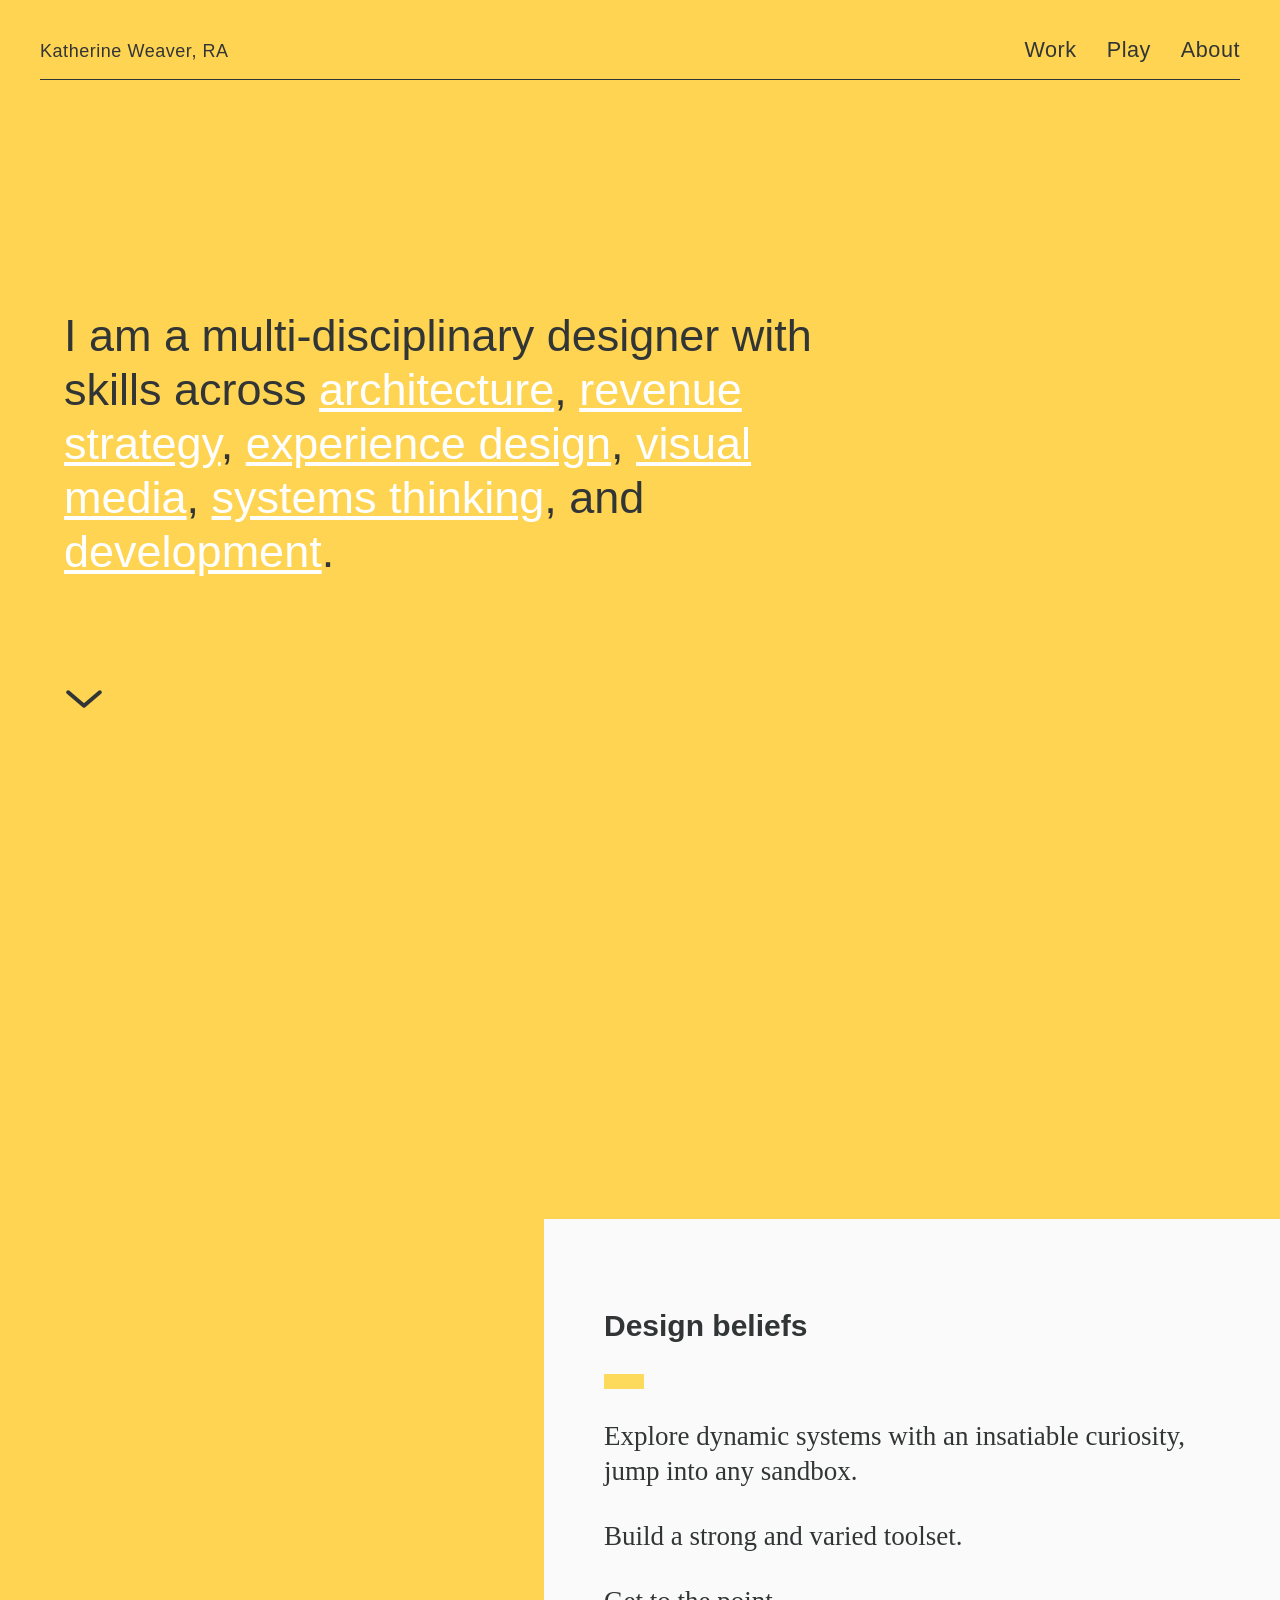
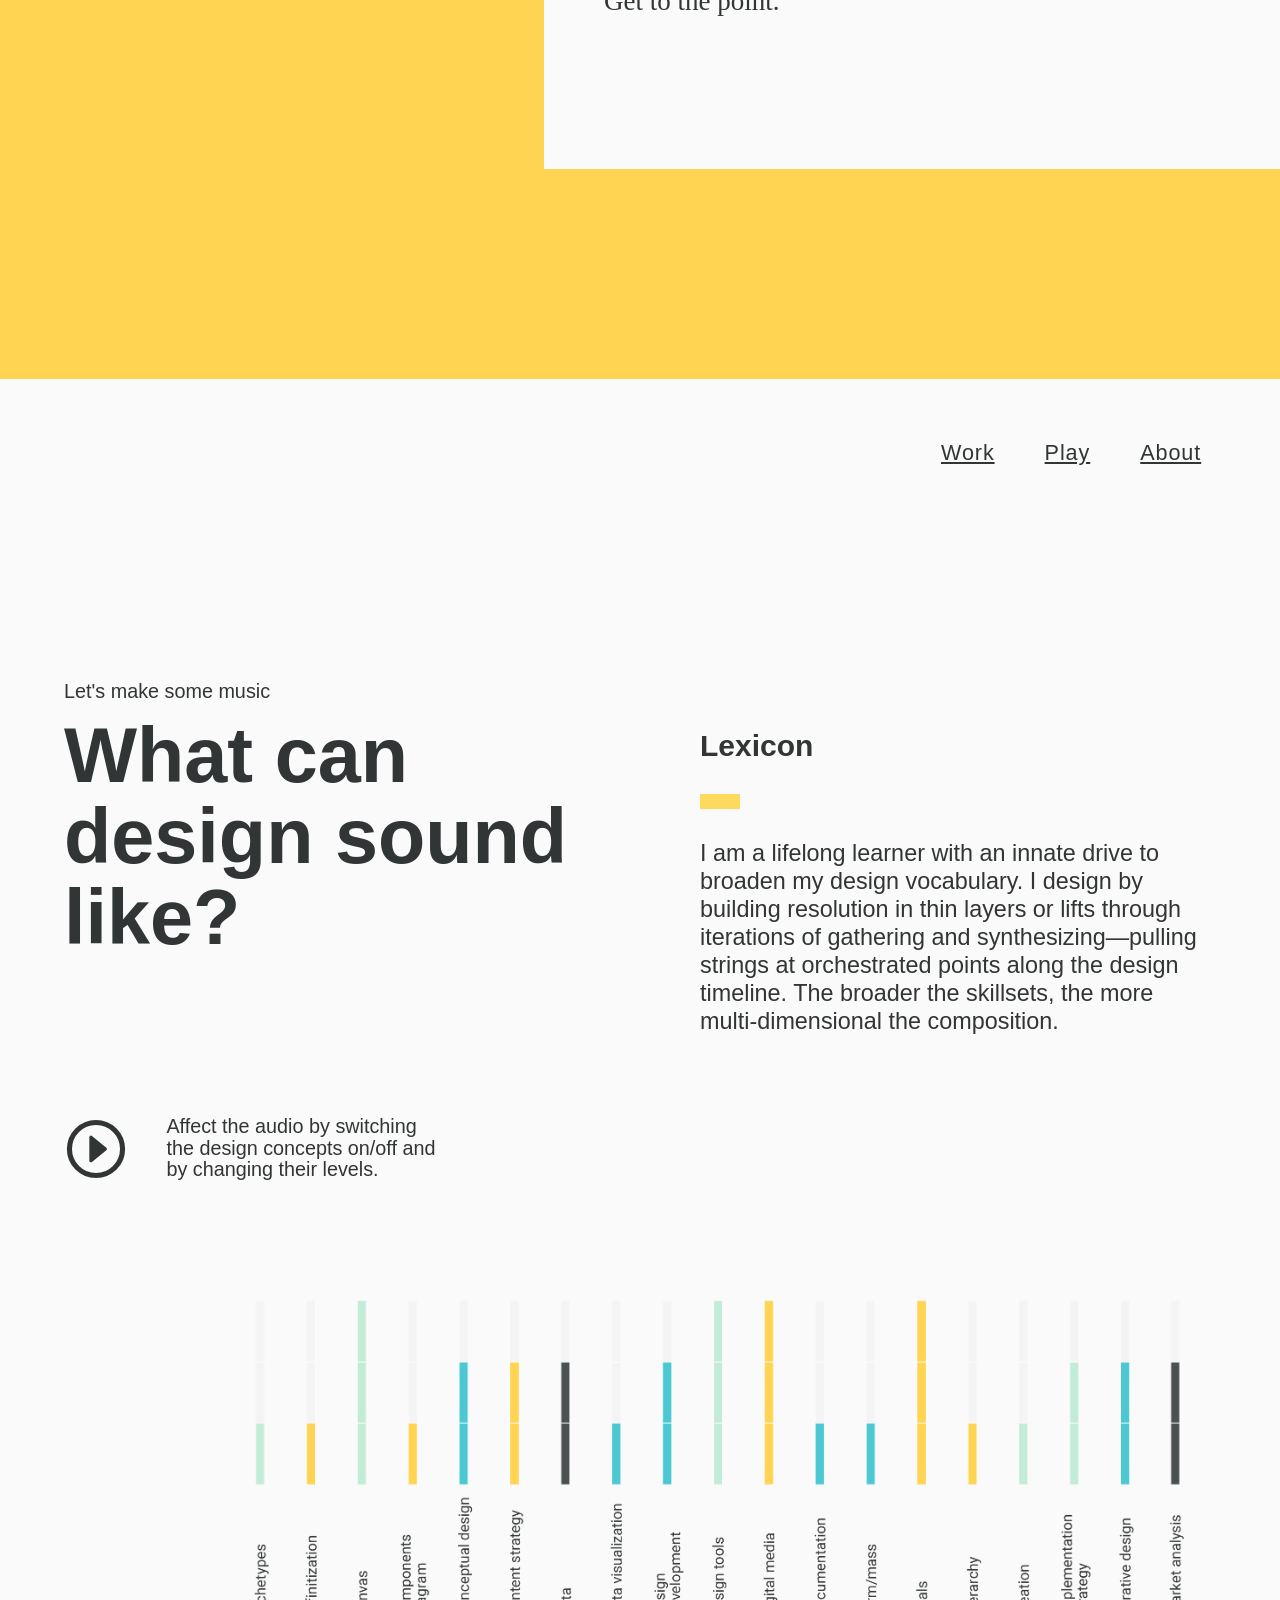
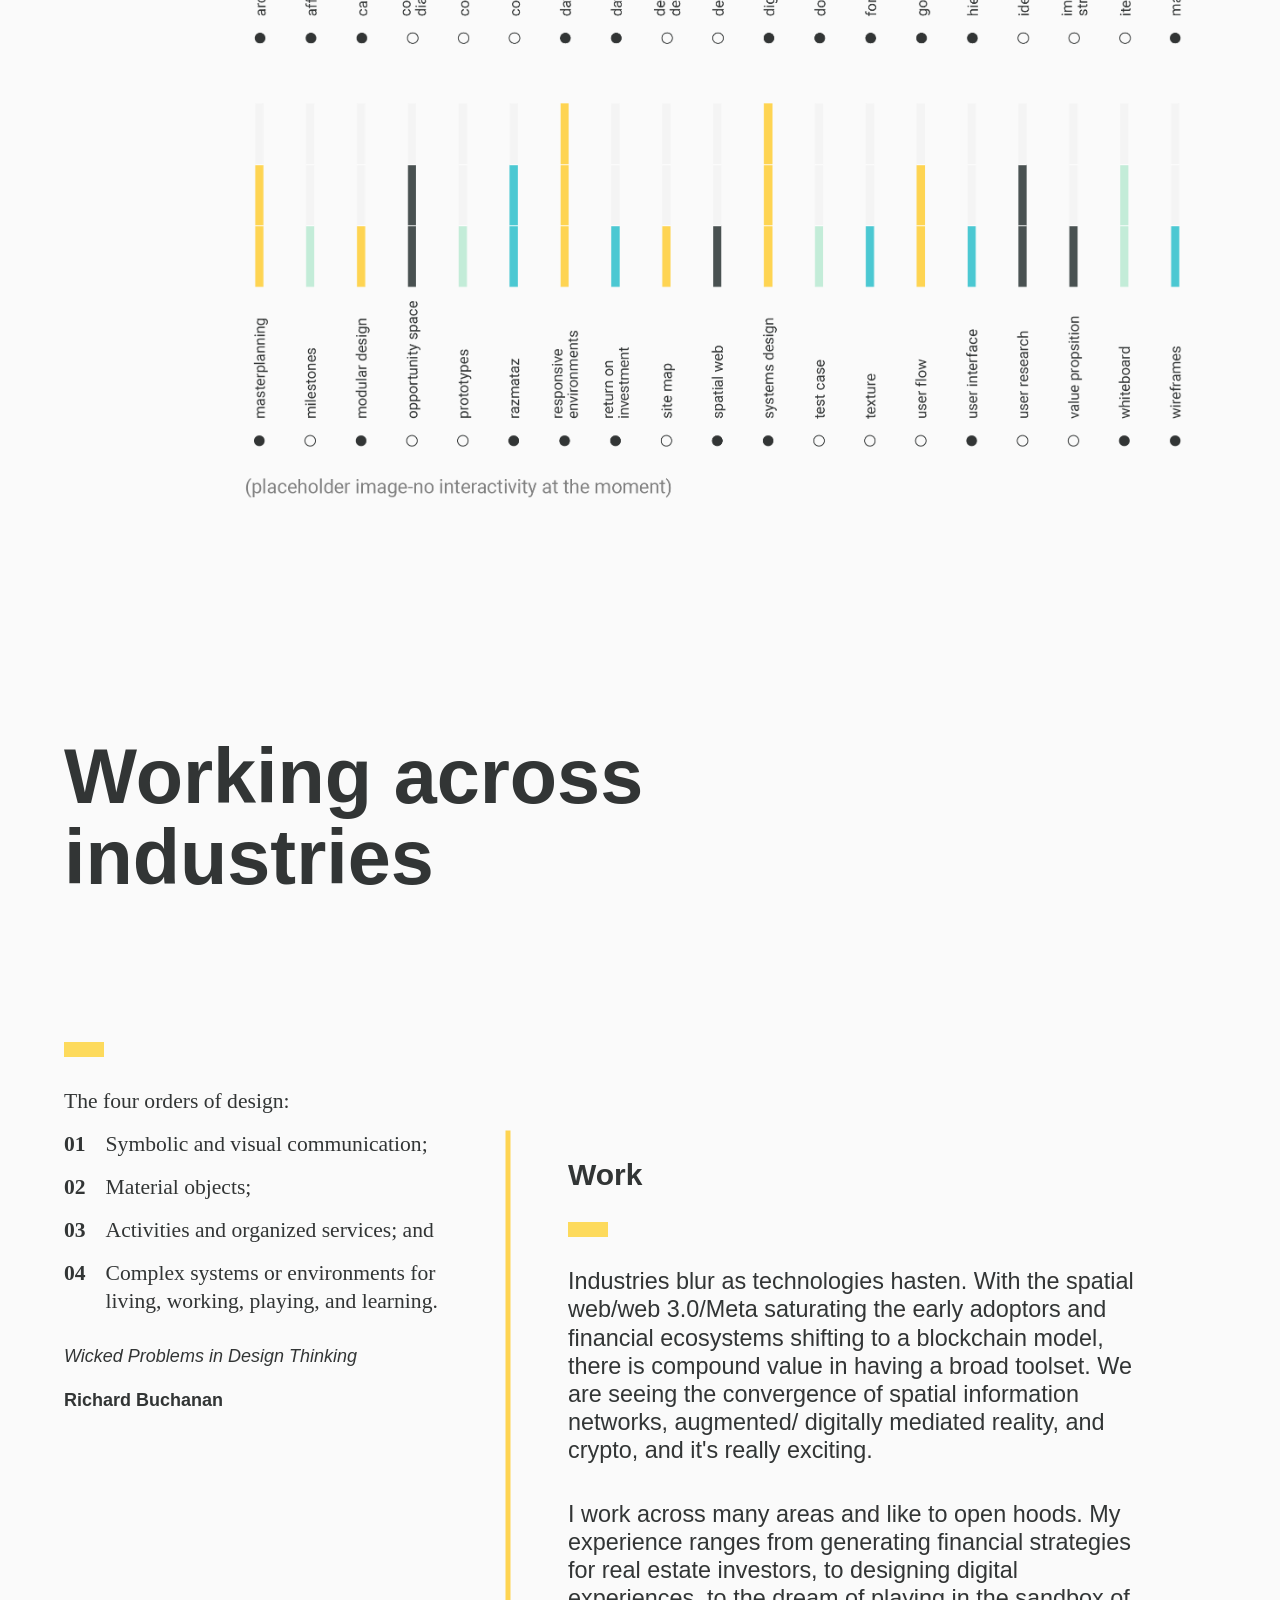
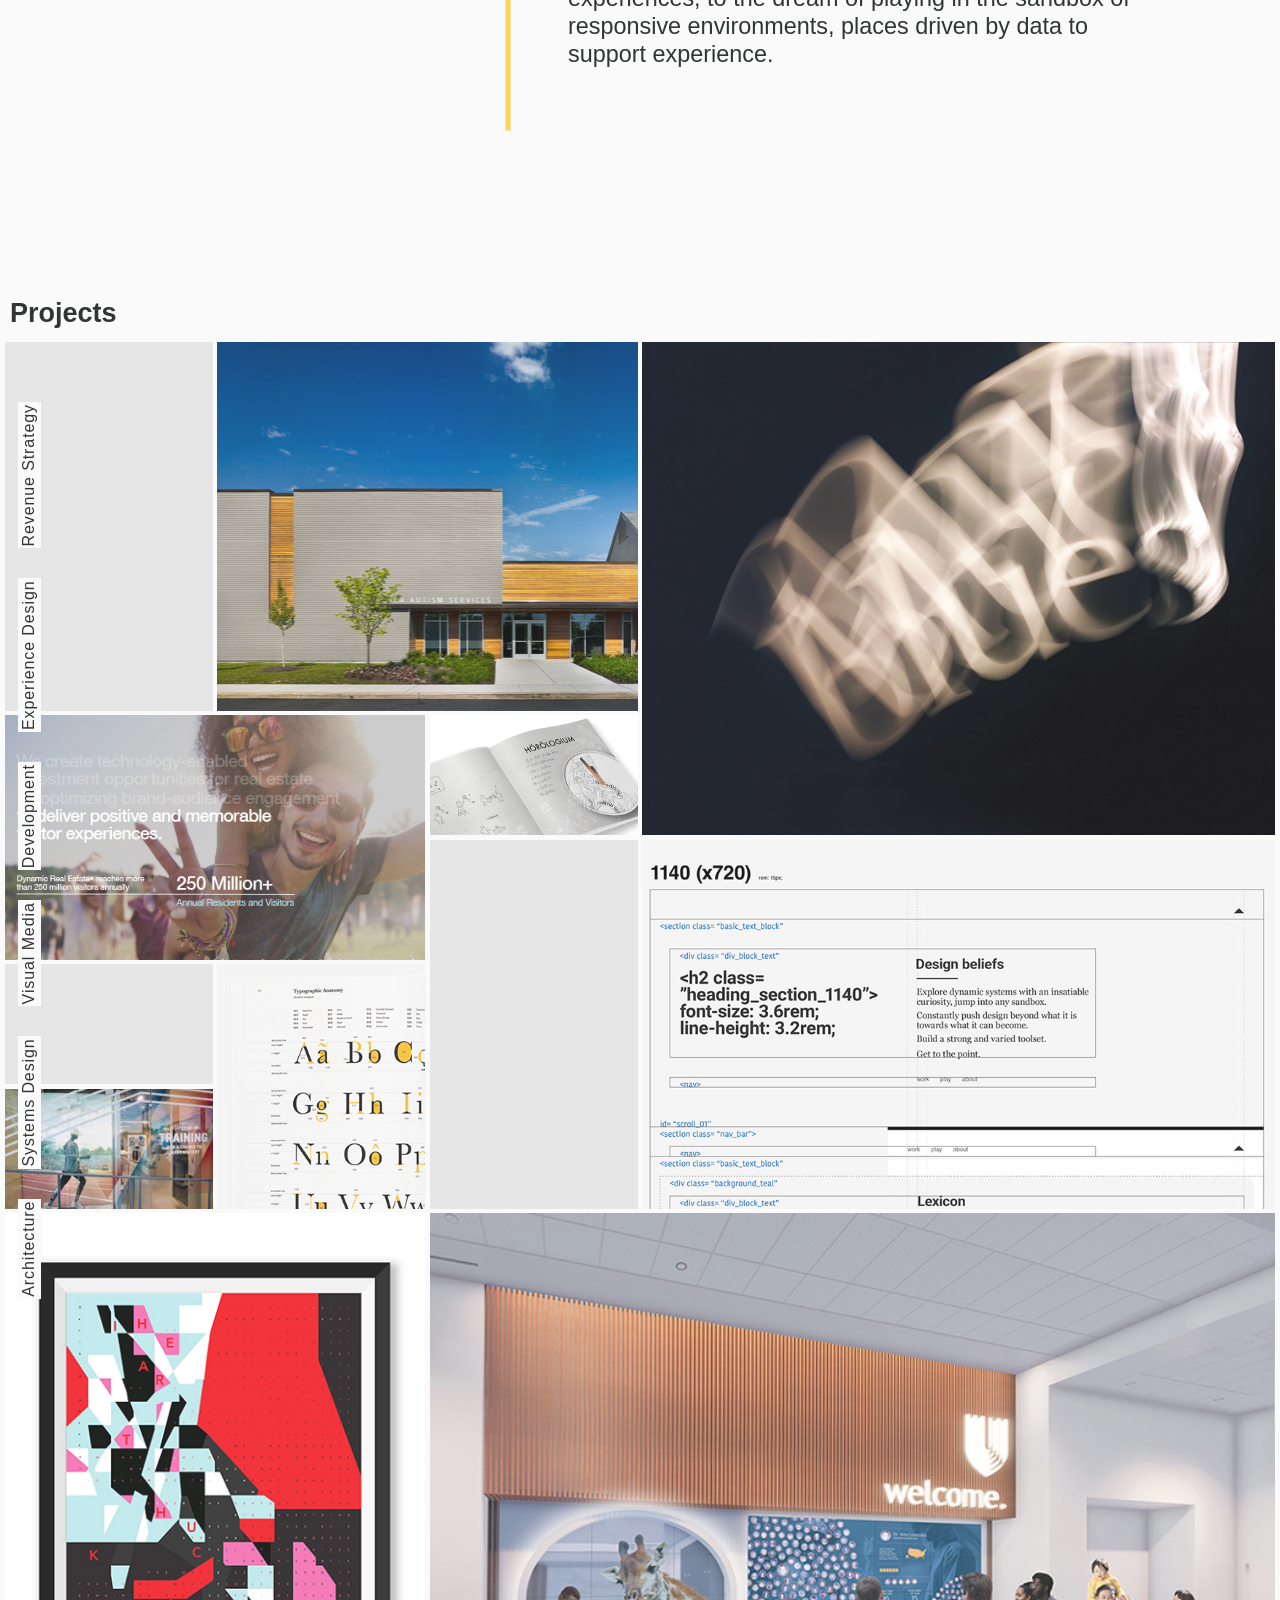
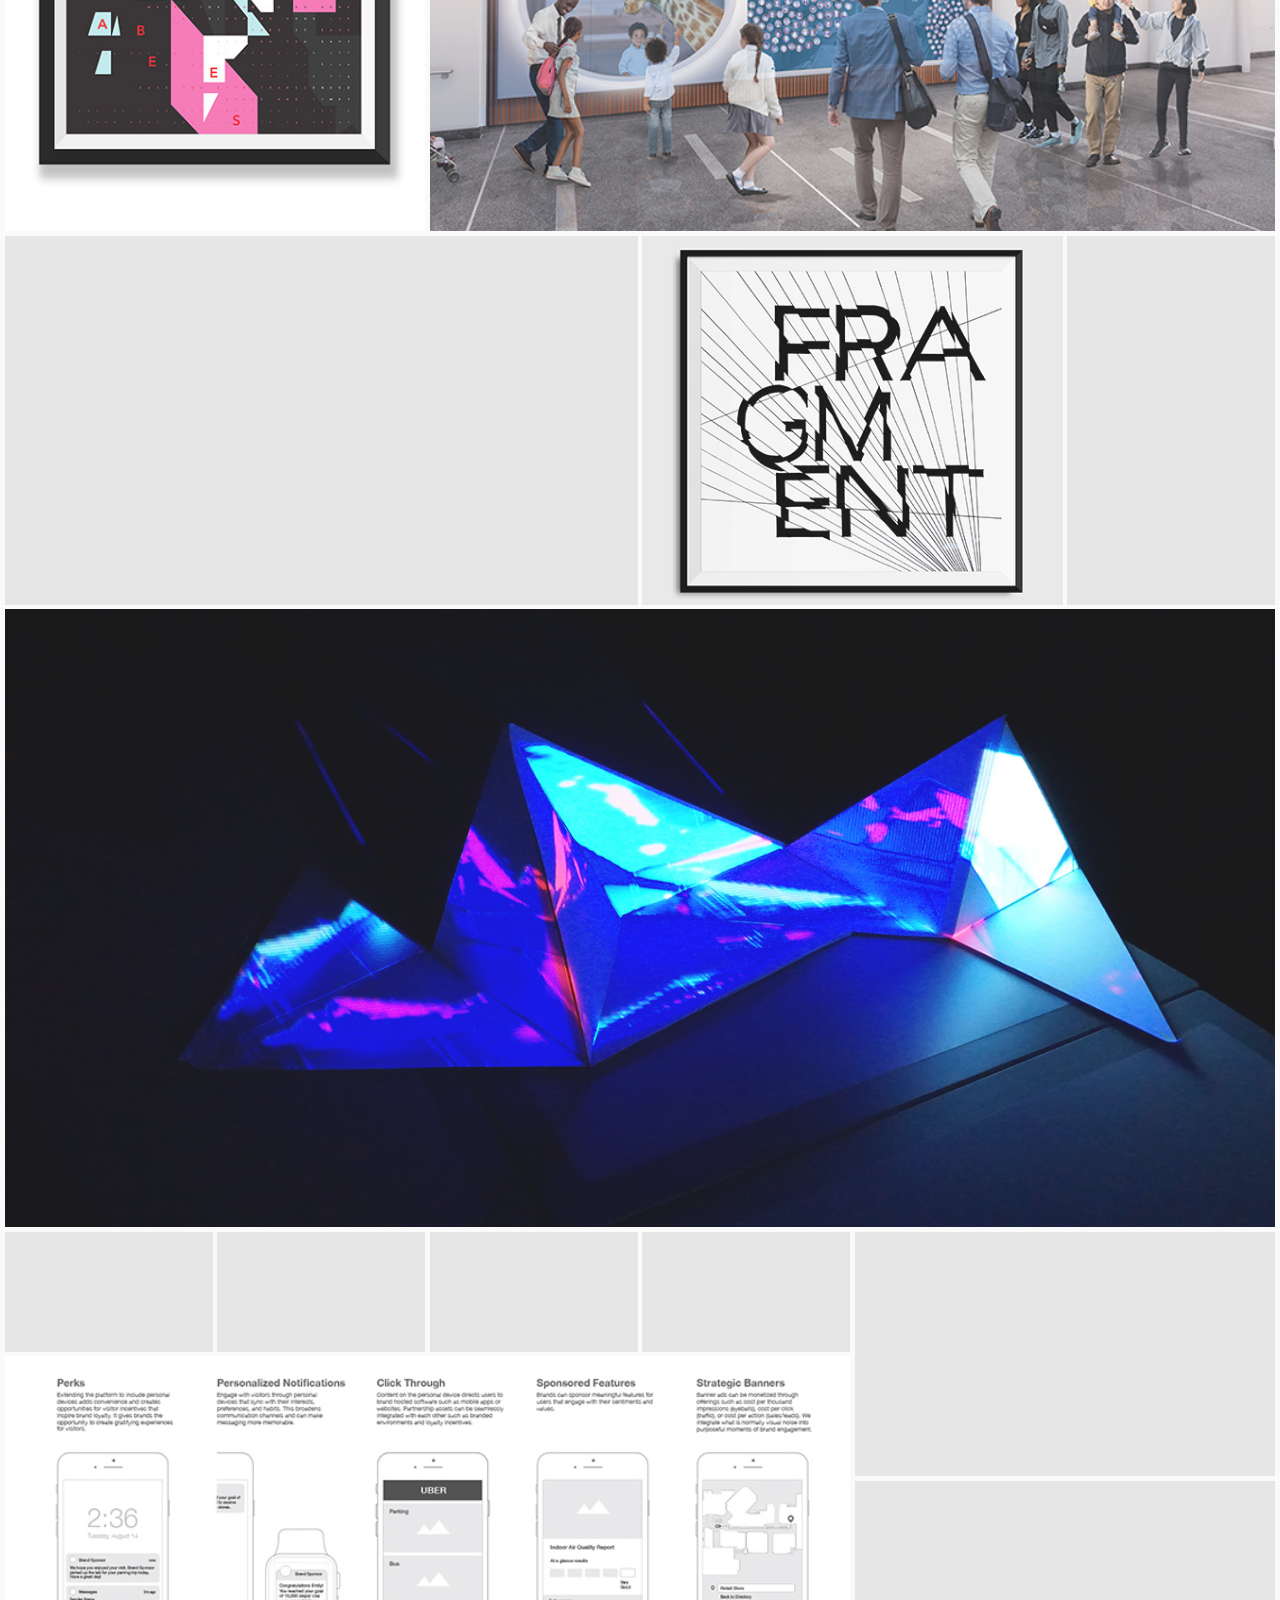
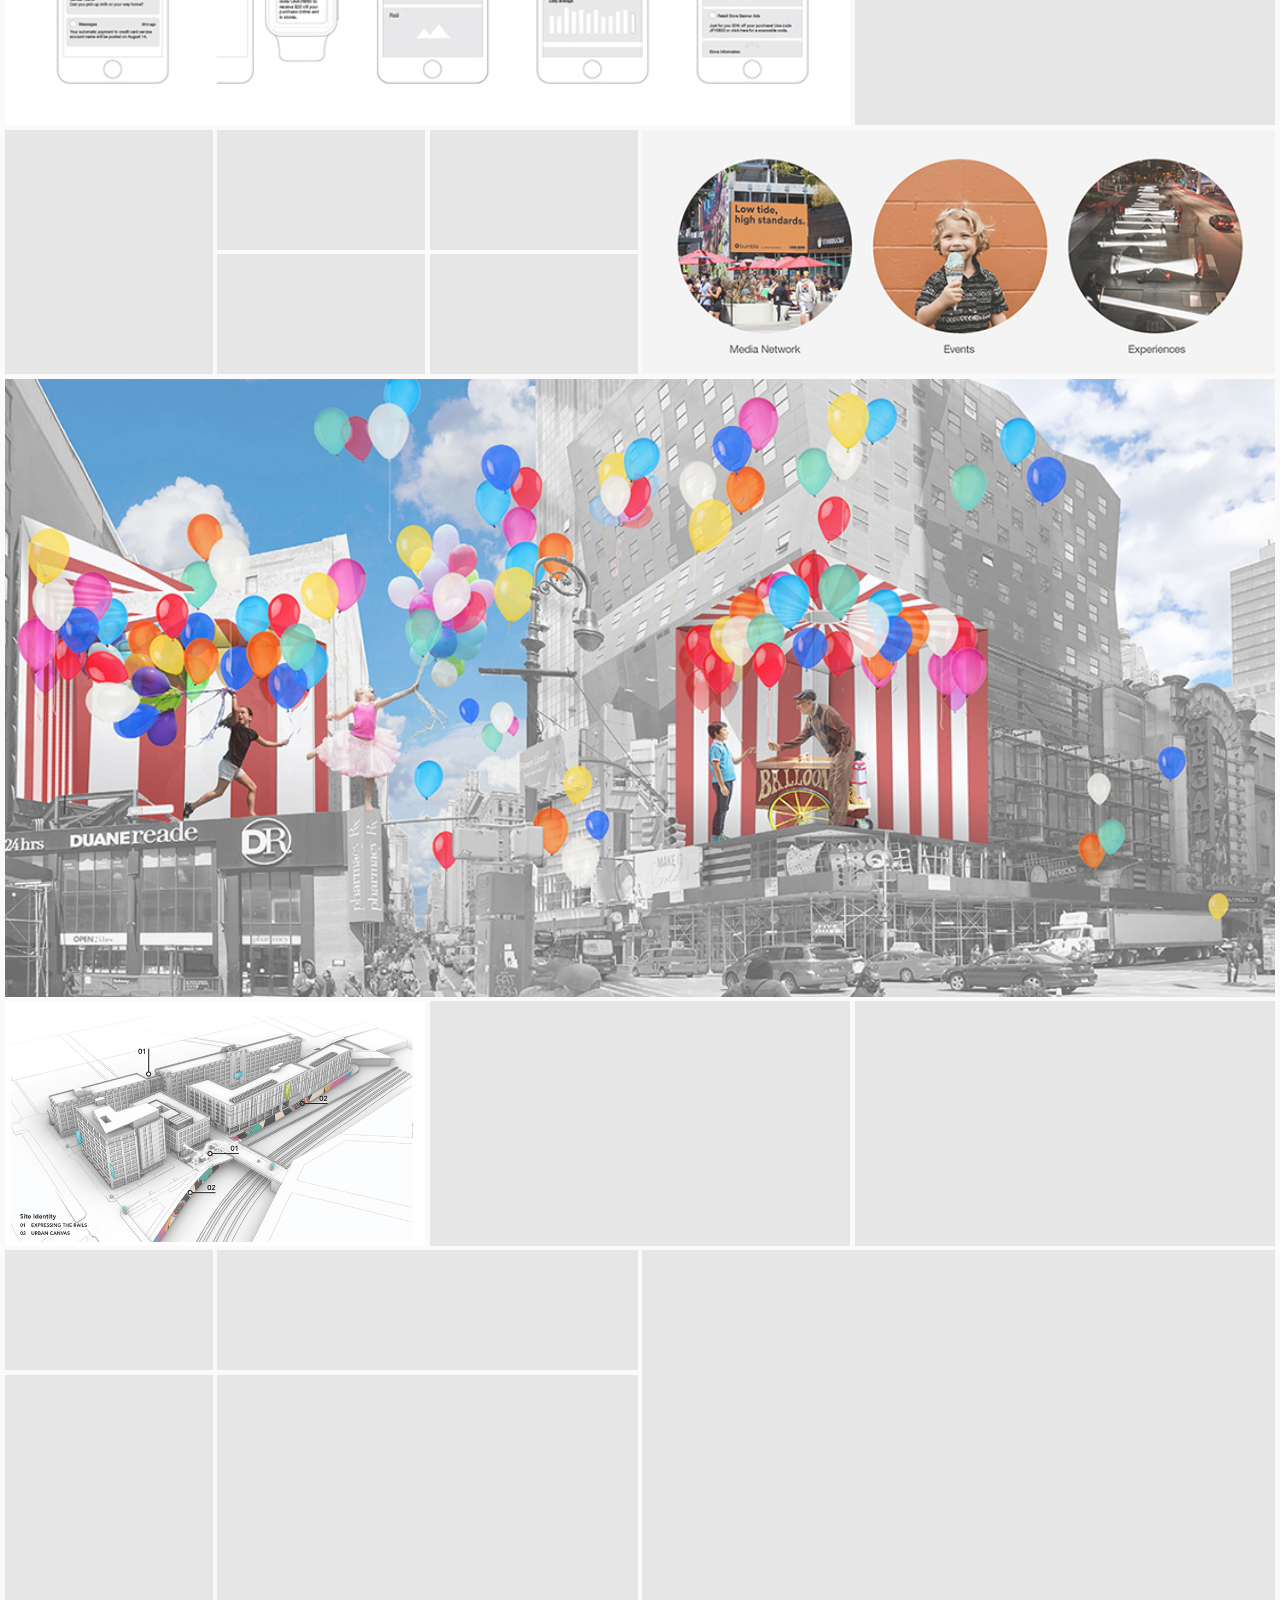
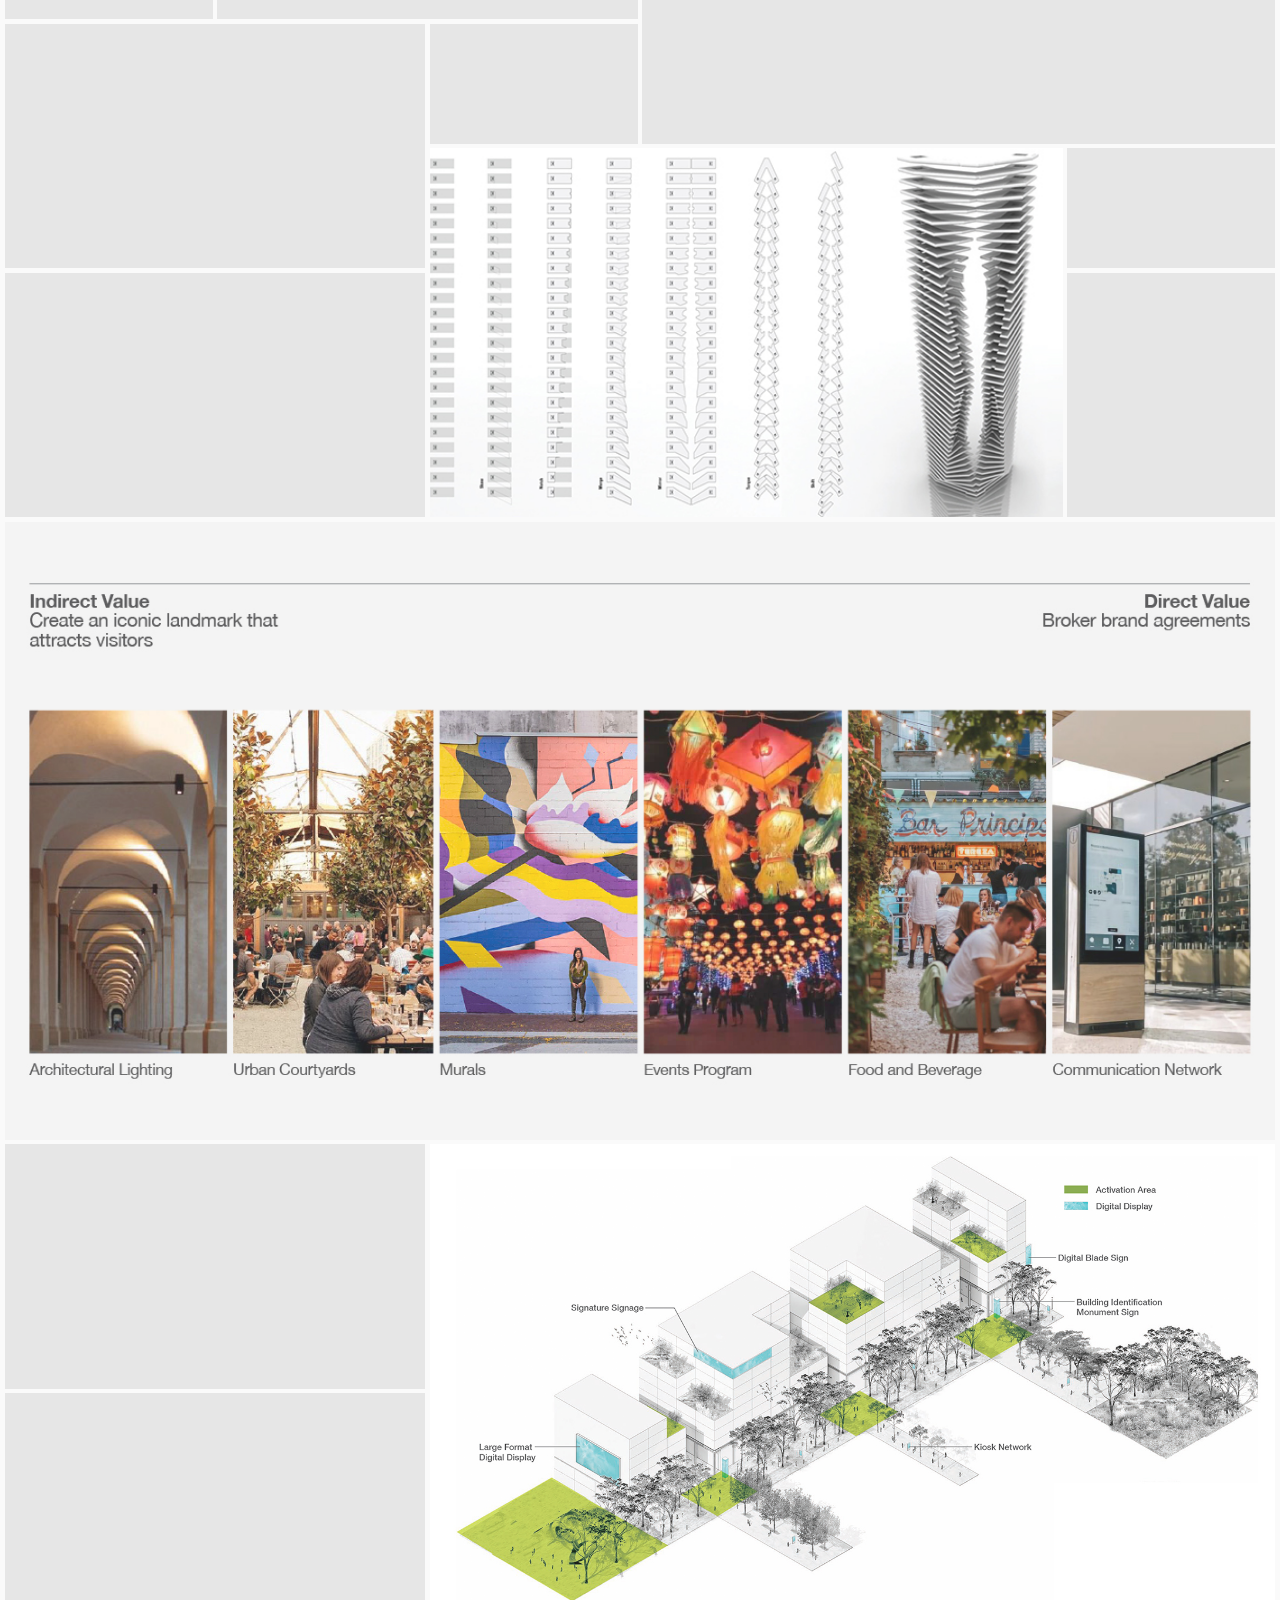
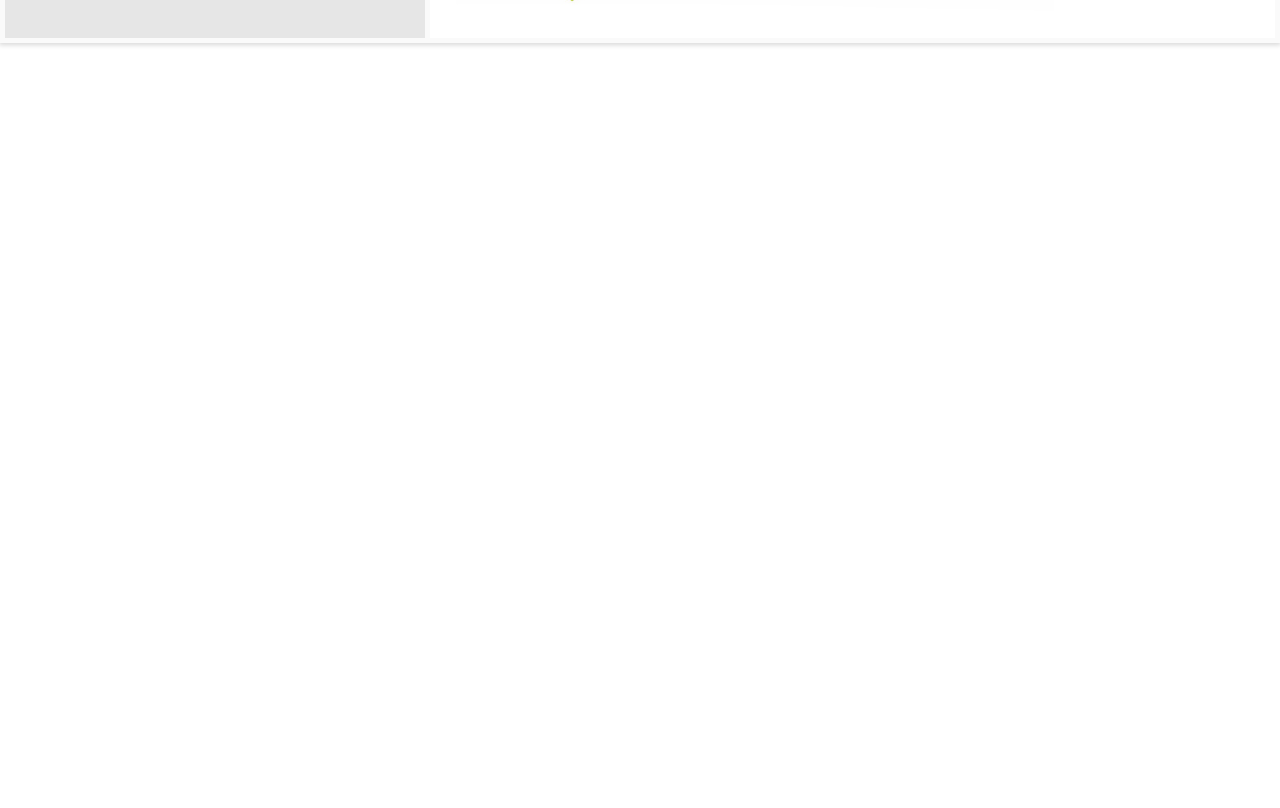
==== index.html @ 3c7f18cf "Add files via upload" ====
<!DOCTYPE html>
<html lang="en">
<head>
    <meta charset="UTF-8">
    <meta http-equiv="X-UA-Compatible" content="IE=edge">
    <meta name="viewport" content="width=device-width, initial-scale=1.0">
    <title>weavrk</title>
    <link rel="stylesheet" href="css/main.css">
</head>


<body>
<main class="no_footer">

<!-- --------this is intro and navigation   -->
<!-- --------this is the main nav bar at the top for >768   -->
<div class="nav_flex_768">
	<h1>Katherine Weaver, RA</h1>
	<div class="nav_links_desktop">
		<a href="" class="desktop_navigation">Work</a>
		<a href="" class="desktop_navigation">Play</a>
		<a href="" class="desktop_navigation">About</a>
	</div>
</div>

<div class="nav_line"></div>

<!-- --------this is the caret for >768   -->
<div class="carrot_icon_desktop" id="navTriggerDesktop">
  <div class="caret_down" id="caretDesktop"></div>
</div>

<!-- --------this is the intro blurb/ landing content with mobile caret   -->
<section class="flex_768">
		<section class="landing" id="landingPage">
			<h1 class="name_hide_over768">Katherine Weaver, RA</h1>
			<div>
				<p class="intro">I am a multi-disciplinary designer with skills across 
					<span class="industries">architecture</span>, 
					<span class="industries">revenue strategy</span>, 
					<span class="industries">experience design</span>, 
					<span class="industries">visual media</span>, 
					<span class="industries">systems thinking</span>, and 
					<span class="industries"> development</span>.
				</p>
			</div>
<!-- --------this is the caret for mobile   -->
			<header class="carrot_icon" id="scrollTrigger">
				<div class="caret_down" id="carrot"></div>
			</header>
<!-- --------this is the expanded menu for mobile   -->      
			<nav class="nav_links">
        <a href="work.html" class="contactmobile">Home</a>
        <div class="flex_mobile">
            <a href="work.html" class="navigation_mobilemenu">Work</a>
            <a href="play.html" class="navigation_mobilemenu">Play</a>
            <a href="about.html" class="navigation_mobilemenu">About</a>
        </div>
        <div class="contact_info">
              <div class="contact">
                <p class="contact_bold">Get in touch</p>
                <p>weavrk@gmail.com</p>
              </div>
              <div class="contact">
                <p class="contact_bold">Connect</p>
                <p class="contact_link">LinkedIn</p>
              </div>
        </div>
			</nav>
		</section>

		<div class="yellow_filler"></div>

<!-- --------this is the "hello world" mask   -->
		<section class="standard_section">
			<div class="show_768"></div>
			<div class="mask_faceonscroll" id="maskTrigger"></div>

<!-- --------this is the "hello world" text  -->
			<div class="freeze" id="faceTrigger">
				<div class="face_margin"></div>				
				<div class="face">hello world</div>
			</div>

<!-- --------this is design beliefs  -->			
			<div class="background_white shell_designbeliefs">
				<h2 class="leadin_heading">Design beliefs</h2>
				<div class="section_heading_line"></div>
				<div>
					<p class="leadin_copy rag_control">Explore dynamic systems with an insatiable curiosity, jump into any sandbox.</p>
					<p class="leadin_copy">Build a strong and varied toolset.</p>
					<p class="leadin_copy">Get to the point.</p>	
				</div>
			</div>
		</section>
</section>	

<!-- --------this is the vertical-left nav bar >768   -->
<div class="vert_navbar_shell" id="vertNavShell">
  <div class= "vertical_navbar" id="navbarTrigger">
    <div class="vertical_nav_links" id="desktopPin">
      <a href="" class="vert_nav_link">Work</a>
      <a href="" class="vert_nav_link">Play</a>
      <a href="" class="vert_nav_link">About</a>
    </div>
  </div>
</div>

<!-- --------this is the lexicon section   -->
<section class="colorblock_section lexicon" id="navTriggerPart">
	<div class="background_colorblock"></div>
  <div class="lexicon_flex">
      <div>
        <p class="lexicon_introcaption">Let's make some music</p>
        <h3 class="content_heading">What can design  sound like? </h3>
      </div>
      <div class="lexicon_shell">
        <h2 class="leadin_heading">Lexicon</h2>
        <div class="section_heading_line"></div>
        <p class="colorblock_copy">I am a lifelong learner with an innate drive to broaden my design vocabulary. I design by building resolution in thin layers or lifts through iterations of gathering and synthesizing&#8212;pulling strings at orchestrated points along the design timeline. The broader the skillsets, the more multi-dimensional the composition.</p>
      </div>
  </div>
  <div>
		<div class="lexicon_play" id="lexiconPlayButton">
			<div class="play_button" id="playButton"></div>
			<p class="caption_copy">Affect the audio by switching the design concepts on/off and by changing their levels.</p>
		</div>
    <div class="legend"></div>
  </div>
  <div class="lexicon_drummachine">
    <div class="lexicon_placeholder_interaction"></div>
  </div>
</section>
<h2 class="content_heading across_industries">Working across industries</h2>
<!-- Large section div-- four orders to footer -->
<section class="part2_flex_768">
<!-- --------this is the four orders section   -->
<section class="four_orders_section">
	<div class="orders_indent">
		<div class="section_heading_line"></div>
		<div class="font-size_orders">
			<p class="four_orders_leadin">The four orders of design:</p>
			<div class="order">
				<p class="four_orders_copy bold_numbers">01</p>
				<p class="four_orders_copy">Symbolic and visual communication;</p>
			</div>
			<div class="order">
				<p class="four_orders_copy  bold_numbers">02</p>
				<p class="four_orders_copy">Material objects;</p>
			</div>
			<div class="order">
				<p class="four_orders_copy bold_numbers">03</p>
				<p class="four_orders_copy">Activities and organized services; and</p>
			</div>
			<div class="order">
				<p class="four_orders_copy   bold_numbers">04</p>
				<p class="four_orders_copy">Complex systems or environments for living, working, playing, and learning.</p>
			</div>
			<div>
				<p class="caption italic">Wicked Problems in Design Thinking</p>
				<p class="caption bold">Richard Buchanan</p>
			</div>
		</div>
	</div>
</section>


<!-- --------this is the work section   -->
<section class="work_section">
  <div class="vertical_line"></div>
	<div class="overflowy_visible">
    <div class="work_colorblock"></div>
		<h2 class="leadin_heading">Work</h2>
		<div class="section_heading_line"></div>
		<div class="work_copy">
			<p class="colorblock_copy work">Industries blur as technologies hasten. With the spatial web/web 3.0/Meta saturating the early adoptors and financial ecosystems shifting to a blockchain model, there is compound value in having a broad toolset. We are seeing the convergence of spatial information networks, augmented/ digitally mediated reality, and crypto, and it's really exciting. 
			</p>
			<p class="colorblock_copy work">I work across many areas and like to open hoods. My experience ranges from generating financial strategies for real estate investors, to designing digital experiences, to the dream of playing in the sandbox of responsive environments, places driven by data to support experience.
			</p>
		</div>
	</div>
</section>
</section>


<section class="project_gallery">
  <!--------- mobile_expanding cards ----------->
	<div class="expanding_cards">
		<!-- work category -->
		<div class="carousel_shell active">
			<h4>Revenue Strategy</h4>
			<!-- slider -->
			<div class="img_slider">
				<!-- card -->
				<div class="card_block">
					<a href="index.html" class="card project_rs_01"><img src=""></a>
					<p class="project_name">project name</p>
					<p class="project_headline">project description, year, other project stats</p>
				</div>
				<!-- card -->
				<div class="card_block">
					<a href="index.html" class="card project_rs_01"><img src=""></a>
					<p class="project_name">project name</p>
					<p class="project_headline">project description, year, other project stats</p>
				</div>
				<!-- card -->
				<div class="card_block">
					<a href="index.html" class="card project_rs_01"><img src=""></a>
					<p class="project_name">project name</p>
					<p class="project_headline">project description, year, other project stats</p>
				</div>
				<!-- card -->
				<div class="card_block">
					<a href="index.html" class="card project_rs_01"><img src=""></a>
					<p class="project_name">project name</p>
					<p class="project_headline">project description, year, other project stats</p>
				</div>
				<!-- card -->
				<div class="card_block">
					<a href="index.html" class="card project_rs_01"><img src=""></a>
					<p class="project_name">project name</p>
					<p class="project_headline">project description, year, other project stats</p>
				</div>				
			</div>
		</div>

		<!-- work category -->
		<div class="carousel_shell">
			<h4>Experience Design</h4>
			<!-- slider -->
			<div class="img_slider">
				<!-- card -->
				<div class="card_block">
					<a href="index.html" class="card project_rs_01"><img src=""></a>
					<p class="project_name">project name</p>
					<p class="project_headline">project description, year, other project stats</p>
				</div>
				<!-- card -->
				<div class="card_block">
					<a href="index.html" class="card project_rs_01"><img src=""></a>
					<p class="project_name">project name</p>
					<p class="project_headline">project description, year, other project stats</p>
				</div>
				<!-- card -->
				<div class="card_block">
					<a href="index.html" class="card project_rs_01"><img src=""></a>
					<p class="project_name">project name</p>
					<p class="project_headline">project description, year, other project stats</p>
				</div>
				<!-- card -->
				<div class="card_block">
					<a href="index.html" class="card project_rs_01"><img src=""></a>
					<p class="project_name">project name</p>
					<p class="project_headline">project description, year, other project stats</p>
				</div>
				<!-- card -->
				<div class="card_block">
					<a href="index.html" class="card project_rs_01"><img src=""></a>
					<p class="project_name">project name</p>
					<p class="project_headline">project description, year, other project stats</p>
				</div>				
			</div>
		</div>		

		<!-- work category -->
		<div class="carousel_shell">
			<h4>Development</h4>
			<!-- slider -->
			<div class="img_slider">
				<!-- card -->
				<div class="card_block">
					<a href="index.html" class="card project_rs_01"><img src=""></a>
					<p class="project_name">project name</p>
					<p class="project_headline">project description, year, other project stats</p>
				</div>
				<!-- card -->
				<div class="card_block">
					<a href="index.html" class="card project_rs_01"><img src=""></a>
					<p class="project_name">project name</p>
					<p class="project_headline">project description, year, other project stats</p>
				</div>
				<!-- card -->
				<div class="card_block">
					<a href="index.html" class="card project_rs_01"><img src=""></a>
					<p class="project_name">project name</p>
					<p class="project_headline">project description, year, other project stats</p>
				</div>
				<!-- card -->
				<div class="card_block">
					<a href="index.html" class="card project_rs_01"><img src=""></a>
					<p class="project_name">project name</p>
					<p class="project_headline">project description, year, other project stats</p>
				</div>
				<!-- card -->
				<div class="card_block">
					<a href="index.html" class="card project_rs_01"><img src=""></a>
					<p class="project_name">project name</p>
					<p class="project_headline">project description, year, other project stats</p>
				</div>				
			</div>
		</div>

		<!-- work category -->
		<div class="carousel_shell">
			<h4>Visual Media</h4>
			<!-- slider -->
			<div class="img_slider">
				<!-- card -->
				<div class="card_block">
					<a href="index.html" class="card project_rs_01"><img src=""></a>
					<p class="project_name">project name</p>
					<p class="project_headline">project description, year, other project stats</p>
				</div>
				<!-- card -->
				<div class="card_block">
					<a href="index.html" class="card project_rs_01"><img src=""></a>
					<p class="project_name">project name</p>
					<p class="project_headline">project description, year, other project stats</p>
				</div>
				<!-- card -->
				<div class="card_block">
					<a href="index.html" class="card project_rs_01"><img src=""></a>
					<p class="project_name">project name</p>
					<p class="project_headline">project description, year, other project stats</p>
				</div>
				<!-- card -->
				<div class="card_block">
					<a href="index.html" class="card project_rs_01"><img src=""></a>
					<p class="project_name">project name</p>
					<p class="project_headline">project description, year, other project stats</p>
				</div>
				<!-- card -->
				<div class="card_block">
					<a href="index.html" class="card project_rs_01"><img src=""></a>
					<p class="project_name">project name</p>
					<p class="project_headline">project description, year, other project stats</p>
				</div>				
			</div>
		</div>	

		<!-- work category -->
		<div class="carousel_shell">
			<h4>Systems Design</h4>
			<!-- slider -->
			<div class="img_slider">
				<!-- card -->
				<div class="card_block">
					<a href="index.html" class="card project_rs_01"><img src=""></a>
					<p class="project_name">project name</p>
					<p class="project_headline">project description, year, other project stats</p>
				</div>
				<!-- card -->
				<div class="card_block">
					<a href="index.html" class="card project_rs_01"><img src=""></a>
					<p class="project_name">project name</p>
					<p class="project_headline">project description, year, other project stats</p>
				</div>
				<!-- card -->
				<div class="card_block">
					<a href="index.html" class="card project_rs_01"><img src=""></a>
					<p class="project_name">project name</p>
					<p class="project_headline">project description, year, other project stats</p>
				</div>
				<!-- card -->
				<div class="card_block">
					<a href="index.html" class="card project_rs_01"><img src=""></a>
					<p class="project_name">project name</p>
					<p class="project_headline">project description, year, other project stats</p>
				</div>
				<!-- card -->
				<div class="card_block">
					<a href="index.html" class="card project_rs_01"><img src=""></a>
					<p class="project_name">project name</p>
					<p class="project_headline">project description, year, other project stats</p>
				</div>				
			</div>
		</div>	

		<!-- work category -->
		<div class="carousel_shell">
			<h4>Architecture</h4>
			<!-- slider -->
			<div class="img_slider">
				<!-- card -->
				<div class="card_block">
					<a href="index.html" class="card project_rs_01"><img src=""></a>
					<p class="project_name">project name</p>
					<p class="project_headline">project description, year, other project stats</p>
				</div>
				<!-- card -->
				<div class="card_block">
					<a href="index.html" class="card project_rs_01"><img src=""></a>
					<p class="project_name">project name</p>
					<p class="project_headline">project description, year, other project stats</p>
				</div>
				<!-- card -->
				<div class="card_block">
					<a href="index.html" class="card project_rs_01"><img src=""></a>
					<p class="project_name">project name</p>
					<p class="project_headline">project description, year, other project stats</p>
				</div>
				<!-- card -->
				<div class="card_block">
					<a href="index.html" class="card project_rs_01"><img src=""></a>
					<p class="project_name">project name</p>
					<p class="project_headline">project description, year, other project stats</p>
				</div>
				<!-- card -->
				<div class="card_block">
					<a href="index.html" class="card project_rs_01"><img src=""></a>
					<p class="project_name">project name</p>
					<p class="project_headline">project description, year, other project stats</p>
				</div>				
			</div>
		</div>
    </div>

  <!--------- >768_large photo mosaic -------------->
  <div class="work_gallery_shell">
    <h2 class="projects_heading">Projects</h2>
      <div class="work_navbar_shell" id="workNavShell">
        <div class= "work_navbar" id="worknavbarTrigger">
          <div class="work_nav_links" id="workdesktopPin">
            <div class="work_nav_link">Architecture</div>
            <div class="work_nav_link">Systems Design</div>
            <div class="work_nav_link">Visual Media</div>
            <div class="work_nav_link">Development</div>
            <div class="work_nav_link">Experience Design</div>
            <div class="work_nav_link">Revenue Strategy</div>
          </div>
        </div>
      </div>
      <div class="project_gallery_768">


        <div class="thumbnail one_three a01"></div>
        <div class="thumbnail two_three a02 architecture"></div>
        <div class="thumbnail three_four a03 visual-media"></div>
        <div class="thumbnail two_two a04"></div>
        <div class="thumbnail one_one a05 visual-media"></div>
        <div class="thumbnail one_three a06"></div>
        <div class="thumbnail three_three a07 development"></div>
        <div class="thumbnail one_one a08"></div>
        <div class="thumbnail one_two a09 visual-media"></div>
        <div class="thumbnail one_one a10 experience-design"></div>
<!-- no 11 intentionally left blank -->
        <div class="thumbnail two_five a12 visual-media"></div>
        <div class="thumbnail four_five a13 experience-design"></div>
        <div class="thumbnail three_three a14 revenue-strategy"></div>
        <div class="thumbnail two_three a15 visual-media"></div>
        <div class="thumbnail one_three a16"></div>
        <div class="thumbnail six_five a17 visual-media"></div>
        <div class="thumbnail one_one a18"></div>
        <div class="thumbnail one_one a19"></div>
        <div class="thumbnail one_one a20"></div>
        <div class="thumbnail one_one a21"></div>
        <div class="thumbnail two_two a22"></div>
        <div class="thumbnail four_three a23 revenue-strategy"></div>
        <div class="thumbnail two_two a24"></div>        
        <div class="thumbnail one_two a25"></div>
        <div class="thumbnail one_one a26"></div>
        <div class="thumbnail one_one a27"></div>
        <div class="thumbnail three_two a28 revenue-strategy"></div>
        <div class="thumbnail one_one a29"></div>
        <div class="thumbnail one_one a30"></div>
        <div class="thumbnail six_five a31 experience-design"></div>
        <div class="thumbnail two_two a32"></div>
        <div class="thumbnail two_two a33"></div>
        <div class="thumbnail two_two a34"></div>
        <div class="thumbnail one_one a35"></div>
        <div class="thumbnail two_one a36"></div>
        <div class="thumbnail three_four a37"></div>
        <div class="thumbnail one_two a38"></div>
        <div class="thumbnail two_two a39"></div>
        <div class="thumbnail two_two a40"></div>
        <div class="thumbnail one_one a41"></div>
        <div class="thumbnail three_three a42 architecture"></div>
        <div class="thumbnail one_one a43"></div>
        <div class="thumbnail two_two a44"></div>
        <div class="thumbnail one_two a45"></div>
        <div class="thumbnail six_five a46 revenue-strategy"></div>
        <div class="thumbnail two_two a47"></div>
        <div class="thumbnail four_four a48 revenue-strategy"></div>
        <div class="thumbnail two_two a49"></div>



      </div>
    </div>
</section>
</main>

  <!--------- footer----------------------------------->
<footer class="footer_content">
  <div class="footer_flex_nav">
		<div class="footer_navigation">
      <a href="" class="footer_navigationlinks">Work</a>
      <a href="" class="footer_navigationlinks">Play</a>
      <a href="" class="footer_navigationlinks">About</a>
      <a href="" class="listitem footer_project">Background</a>
      <a href="" class="listitem footer_project">Resume</a>
    </div>
    <div class="footer_worklist_hidemobile">
        <div class="footer_work_grid column1">
          <ul class="footer_worklist_768">
            <li class="listitem footer_projectheader">Revenue Strategy</li>
            <a href="" class="work_list_anchor"><li class="listitem footer_project">Real Estate and Brand Integration</li></a>
            <a href="" class="work_list_anchor"><li class="listitem footer_project">Chapman Market</li></a>
            <a href="" class="work_list_anchor"><li class="listitem footer_project">Urban Confluence</li></a>
            <a href="" class="work_list_anchor"><li class="listitem footer_project">Brickell City Centre</li></a>
            <a href="" class="work_list_anchor"><li class="listitem footer_project">Centennial Yards</li></a>
            <a href="" class="work_list_anchor"><li class="listitem footer_project">Geospatial Data Infrastructure</li></a>
          </ul>
        </div>
        <div class="footer_work_grid column2">
          <ul class="footer_worklist_768">
            <li class="listitem footer_projectheader">Experience Design</li>
            <a href="" class="work_list_anchor"><li class="listitem footer_project">Responsive Environments</li></a>
            <a href="" class="work_list_anchor"><li class="listitem footer_project">Times Square Digital Out of Home</li></a>
            <a href="" class="work_list_anchor"><li class="listitem footer_project">Duke Health</li></a>
            <a href="" class="work_list_anchor"><li class="listitem footer_project">USOM</li></a>
            <a href="" class="work_list_anchor"><li class="listitem footer_project">Research Methods</li></a>
          </ul>
        </div>
        <div class="footer_work_grid column3">
          <ul class="footer_worklist_768">
            <li class="listitem footer_projectheader">Development</li>
            <a href="" class="work_list_anchor"><li class="listitem footer_project">Portfolio Website 2.0</li></a>
            <a href="" class="work_list_anchor"><li class="listitem footer_project">Portfolio Website 1.0</li></a>
            <a href="" class="work_list_anchor"><li class="listitem footer_project">Decontextualizing Digital Intimacy</li></a>
            <a href="" class="work_list_anchor"><li class="listitem footer_project">Deadline Art Website</li></a>
            <a href="" class="work_list_anchor"><li class="listitem footer_project">(python project)</li></a>
            <a href="" class="work_list_anchor"><li class="listitem footer_project">(javascript project)</li></a>
            <a href="" class="work_list_anchor"><li class="listitem footer_project">(data/sql/tableau project)</li></a>
          </ul>
        </div>
        <div class="footer_work_grid column4">
          <ul class="footer_worklist_768">
            <li class="listitem footer_projectheader">Visual Media</li>
            <a href="" class="work_list_anchor"><li class="listitem footer_project">Digital Graffiti</li></a>
            <a href="" class="work_list_anchor"><li class="listitem footer_project">Projection Mapping Experiements</li></a>
            <a href="" class="work_list_anchor"><li class="listitem footer_project">Motion Graphics</li></a>
            <a href="" class="work_list_anchor"><li class="listitem footer_project">Typography</li></a>
            <a href="" class="work_list_anchor"><li class="listitem footer_project">Print Media</li></a>
            <a href="" class="work_list_anchor"><li class="listitem footer_project">Industrial Design</li></a>
          </ul>
        </div>
        <div class="footer_work_grid column5">
          <ul class="footer_worklist_768">
            <li class="listitem footer_projectheader">Systems Design</li>
            <a href="" class="work_list_anchor"><li class="listitem footer_project">Spatial Web</li></a>
            <a href="" class="work_list_anchor"><li class="listitem footer_project">Design Tools</li></a>
            <a href="" class="work_list_anchor"><li class="listitem footer_project">Organizational Structurees</li></a>
          </ul>
        </div>
        <div class="footer_work_grid column6">
          <ul class="footer_worklist_768">
            <li class="listitem footer_projectheader">Architecture</li>
            <a href="" class="work_list_anchor"><li class="listitem footer_project">Littleton Academy</li></a>
            <a href="" class="work_list_anchor"><li class="listitem footer_project">UHCS</li></a>
            <a href="" class="work_list_anchor"><li class="listitem footer_project">Bancroft</li></a>
            <a href="" class="work_list_anchor"><li class="listitem footer_project">Eden Institute</li></a>
            <a href="" class="work_list_anchor"><li class="listitem footer_project">Graduate</li></a>
            <a href="" class="work_list_anchor"><li class="listitem footer_project">Undergraduate</li></a>
          </ul>
        </div>

    </div>
  </div>
  
  <div class="desktop_contactinfo">
			<div>
				<p class="footer_contact footer_contact_header">Get in touch</p>
				<p class="footer_contact">weavrk@gmail.com</p>
			</div>
			<div>
				<p class="footer_contact footer_contact_header">Connect</p>
        <div class="baseline_align">
            <img src="/images/icons/Linkedin-Free-Download-PNG.png" class="linkedin" alt="linkedin logo" width="20px" height="20px">
            <a href="https://www.linkedin.com/in/katherine-weaver-ra-5b358421/" target="_blank" class="footer_contact link">LinkedIn</a>
        </div>
      </div>
  </div>
  <div class="footer copyright">
    <p>&#xA9; 2022</p>
  </div>
	</footer>




<script src="https://cdnjs.cloudflare.com/ajax/libs/gsap/3.10.1/gsap.min.js"></script>
<script src="scripts/ScrollTrigger.min.js"></script>

<script src="scripts/main.js"> </script>
</body>
</html>
---- css/main.css ----
/* colors:
text(black):   color: #323535;
background (white): background-color: #fafafa;
background (yellow): background-color: #fed452
line (yellow): background-color: #fdda5c;
accent (teal): #aeeeef
box-shadow:  rgb(216, 216, 216);


 */

html {
  font-size: 12.5px;
  font-family: -apple-system, BlinkMacSystemFont, "Segoe UI", Roboto, Oxygen,
    Ubuntu, Cantarell, "Open Sans", "Helvetica Neue", sans-serif;
		font-weight: 400;
	line-height: 1.3;
  overflow-x: hidden;
  color: #323535;
}

main {
	position: relative;
	z-index: 5;
	margin-bottom: 500px;
	background-color: #fafafa;
  box-shadow: 0px 1px 5px 1px rgb(216, 216, 216);
}

h1,
h2,
h3,
h4,
h5,
h6,
p {
  margin: 0;
  padding: 0;
}

body {
  margin: 0px;
}

/* navigation */
header {
  margin-top: 30px;
  /* padding: 0px 0px 0px 0px; */
  align-items: center;
  height: 30px;
}

.carrot_icon{
	animation: flicker 1.5s infinite linear;
	position: relative;
	z-index: 20;
}

@keyframes flicker {
  0%{
		transform: translateY(0px);
  }
	20% {
		transform: translateY(10px);
  }
  30% {
		transform: translateY(15px);
  }
	60% {
		transform: translateY(10px);
  }
	80% {
		transform: translateY(15px);
  }
	95% {
		transform: translateY(2px);
  }
	100% {
		transform: translateY(0px);
  }
}

.stop_animation{
	animation: none;
}

/* ------------------------navigation */

.caret_down{
	background-image: url("/images/icons/home.svg");
	height: 40px;
	width: 40px;
}
.caret_up{
	background-image: url("/images/icons/home_up.svg");
	height: 40px;
	width: 40px;
}
.nav_carrot {
  position: relative;
  z-index: 10;
}

.nav_links {
  display: flex;	
	flex-direction: column;
	align-items: flex-end;
	position: fixed;
	z-index: 10;
	width: 100%;
	bottom: -50vw;
	right: 0px;
	background-color: #fafafa;
	height: 100vh;
	padding: 30px;
	padding-top: 180px;
	transform: translateY(-100%);
	transition: transform .3s ease-in;
}
.nav_links_show {
	transform: translateY(0%);
	opacity: .90;
	position: fixed;
	z-index: 10;
}
.flex_mobile{
  display: flex;
  flex-direction: column;
  text-align: right;
  margin-top: 30px;
  margin-bottom: 60px;
}
.navigation_mobilemenu{
	font-size: 3rem;
	font-weight: 400;
	font-family:'Segoe UI', Tahoma, Geneva, Verdana, sans-serif;
	text-decoration: none;
  color: #323535;
  background-color: paleturquoise;
  margin-bottom: 15px;
  padding-left: 60px;
}
.contactmobile{
  font-size: 1.5rem;
  background-color: none;
  text-decoration: none;
  color: #323535;
  text-align: right;
}
.contact {
	margin-bottom: 3px;
	font-size: 1rem;
	font-weight: 300;
  text-align: right;
}
.contact_header{
	font-weight: 900;
	margin-top: 15px;
  text-align: right;
}
.contact_bold{
	font-weight: 900;
	margin-top: 15px;
}
.contact_link{
	text-decoration: underline;
}

/*intro*/
.landing {
  padding: 30px;
  height: 80vh;
  background-color: #fed452;
	box-shadow: 0px 1px 5px 1px rgb(216, 216, 216);
	position: relative;
	z-index: 1;
}

h1 {
  font-size: 1rem;
  font-weight: 500;
  margin-top: 10px;
}

.intro {
  font-size: 1.9rem;
  font-weight: 400;
  line-height: 1.2;
  margin-top: 15vh;
	margin-bottom: 0px;
  background-color: #fed452;
}

.industries {
  text-decoration: underline;
  color: white;
}

.industries:hover {
text-decoration: none;
color: #323535;
}

/* design beliefs */
.standard_section {
	margin: 120px 0px 180px 0px;
  padding: 0px 30px;
	position: relative;
}

.leadin_heading {
  font-size: 30px;
	font-weight: 500;
	line-height: 1.15;
}

.section_heading_line {
  height: 15px;
  width: 40px;
  background-color: #fdda5c;
  margin-top: 30px;
  margin-bottom: 30px;
}

.leadin_copy {
  font-size: 1.5rem;
  font-family: Georgia, "Times New Roman", Times, serif;
  margin-bottom: 30px;
}

/* lexicon */
.colorblock_section {
  padding: 60px 30px 30px 30px;
  position: relative;
  overflow: hidden;
}
.lexicon {
  height: 425vw;
  margin-bottom: 5vh;
}

.background_colorblock {
  margin-top: 10px;
  height: 900px;
  width: 100%;
  background-color: #fafafa;
  position: absolute;
  top: 0px;
  right: 20px;
  z-index: -1;
  border-radius: 30px;
	box-shadow: 0px 1px 5px 1px rgb(216, 216, 216);
}
.colorblock_copy {
  font-size: 1.2rem;
  margin-bottom: 1.5rem;
}
.lexicon_introcaption{
  margin-bottom: 10px;
  font-size: 1.1rem;
}
.content_heading {
  font-size: 3rem;
  max-width: 70vw;
  font-weight: 600;
  line-height: 1.05;
  margin-bottom: 5vh;
}

.lexicon_play {
  display: flex;
  align-items: center;
  margin-top: 7vh;
  margin-bottom: 2vh;
}
.play_button {
  width: 40px;
  height: 40px;
  background-image: url("/images/icons/play.svg");
}
.caption_copy {
  font-size: 1rem;
  margin-left: 8vw;
  max-width: 60vw;
  line-height: 1.2rem;
}

.lexicon_placeholder_interaction {
  margin-top: 30px;
  margin-left: 5px;
  background-image: url("/images/background/lexicon_play-02.png");
  background-size: contain;
  background-repeat: no-repeat;
  height: 150vh;
}

/* Four Oders of Design */
.four_orders_section {
  margin: 20px 0px 180px 0px;
  padding-left: 0px;
	position: relative;
}
.across_industries {
  position: relative;
  margin-left: 30px;
  font-size: 2.9rem;
  width: 40vw;
}
.order {
  display: flex;
}
.orders_indent{
  margin-left: 30px;
}
.four_orders_leadin {
  font-size: 1.5rem;
  font-family: Georgia, "Times New Roman", Times, serif;
  margin-bottom: 15px;
}

.four_orders_copy {
  font-size: 1.5rem;
  font-family: Georgia, "Times New Roman", Times, serif;margin-bottom: 15px;
	max-width: 70vw;
}

.bold_numbers {
  font-weight: bold;
  margin-right: 20px;
}

.italic {
  font-style: italic;
  margin-top: 15px;
}

.bold {
  font-weight: bold;
}
/* Work */
.work_section{
  background-color: #fafafa;
  position: relative;
  z-index: -1;
	padding: 90px 30px 30px 30px;
  height: 100vh;
  flex: 3;
}
.overflowy_visible{
  margin-left: 0px;
}
.work_colorblock {
  margin-top: 10px;
	height: 900px;
  width: 100%;
  background-color: #fafafa;
  position: absolute;
  top: 0px;
  right: 20px;
  z-index: -1;
  border-radius: 30px;
	box-shadow: 0px 1px 5px 1px rgb(216, 216, 216);
}
.work_copy {
  margin-bottom: 5vw;
}
.work{
  width: 80vw;
}
h4{
	font-size: 1.35rem;
	font-weight: 600;
	margin: 0px 0px 10px 0px;
}
.project_name{
font-size: 1rem;
font-weight: 600;
margin-top: 5px;
}
.project_headline{
font-size: .8rem;
font-weight: 300;
margin-right: 30px;
margin-bottom: 30px;
}
.project_gallery{
  height: 90vh;
}
/* Overall container for the expanding cards */
.expanding_cards {
  display: flex;
	margin: -250px 30px 0px 30px;
	position: relative;
	flex-direction: column;
	align-items: center;
	justify-content: center;
	height: 500px;
}

/* Outermost layer-holds image, project name and blurb */
.carousel_shell{
	width: 100%;
	margin: 15px 0px 0px 0px;
	display: flex;
	flex-direction: column;
	flex: .2;
	transition: flex 0.5s ease-in;
	background-repeat:no-repeat;
	background-size: cover;
	background-position: center;
	/* background-color: lightgray; */
	opacity: .2;
	overflow: hidden;
}

.active {
	flex: 2;
	opacity: 1;
	display: block;
}

.img_slider{
	width: 100%;
	/* do not change height */
	height: 95%;
	overflow-x: scroll;
	display: flex;
}

.card_block{
	display: flex;
	flex-direction: column;
	/* makes the cards fit horizontally */
	flex-shrink: 0;
	/* sets the width of the cards */
	flex-basis: 85%;
	max-width: 300px;
	cursor: pointer;
	/* do not change height */
	height: 100%;
	margin-right: 2px;
}

.card{
	width: 100%;
	height: 70%;
	/* border-radius: 5px;	 */
	box-shadow: 0px 1px 5px 1px rgb(171, 171, 171);
	background-size: cover;
}

.project_rs_01{
	background-image: url("/images/thumbnails/thumbnail_05.jpg");
}


/* footer */

.footer_content {
	position: fixed;
	left: 0px;
  bottom: 20vh;
	width: 90vw;
  background-color:white;
  height: fit-content;
	padding: 0px 30px;
	color: #323535;
  overflow: hidden;
}
.footer_navigation {
  margin-bottom: 5vh;
  position: relative;
  /* width: 90vw; */
  display: flex;
  flex-direction: column;
}
.footer_navigationlinks {
	color: #323535;
	font-size: 30px;
	font-weight: 400;
	font-family:'Segoe UI', Tahoma, Geneva, Verdana, sans-serif;
  margin-bottom: 5px;
}
.footer_flex_nav{
  display: flex;
  align-items: flex-start;
}
.desktop_contactinfo{
  display: flex;
  flex-direction: column;
}
.footer_contact {
  font-size: 15px;
}
.footer_contact_header {
  font-size: 15px;
  font-weight: 600;
  margin-top: 15px;
}
.bold{
	font-weight: 600;
  margin-top: 20px;
}
.link{
  color: #323535;
  text-decoration: underline;
  font-size: 15px;
}
.linkedin {
  margin-right: 3px;
}
.baseline_align{
  display: flex;
  align-items: center;
  margin-right: 30px;
}
.copyright{
  position: fixed;
  bottom: 30px;
	color: rgb(121, 121, 121);
}
.footer_worklist_hidemobile{
  display: none;
  margin-left: 10vw;
  gap: 2vw 5vw;
  grid-template-columns:repeat(3,minmax(15vw,1fr));
  grid-auto-rows: minmax(90px,1fr);
  /* width: 60vw; */
}
.footer_worklist_768{
  list-style-type: none;
  margin: 0;
  padding: 0;
}
.listitem{
  display: none;
  font-size: 15px;
  line-height: 1.1;
  text-decoration: none;
  font-weight: 300;
  margin-bottom: 10px;
  color: #323535;
}
.footer_projectheader{
  font-size: 18px;
  background-color: paleturquoise;
}
.work_list_anchor{
  cursor: pointer;
  color: #323535;
  text-decoration: none;
}
.work_list_anchor:hover{
  text-decoration: underline;
}

/* ------------------- visible >768 ---------------*/

.background_yellow {
	background-color: #fed452;
}

.background_white {
	background-color: white;
}

.show_768{
	background-color: #fed452;
	height: 250px;
	display: none;
}

.face_margin{
	background-color: #fed452;
	height: 40px;
	display: none;
}

.face{
	display: none;
  height: 50px;
	position: relative;
	z-index: -1;
	background-color: #fed452;
	font-size: 1.5rem;
	font-weight: 400;
  margin-left: 60px;
}

.mask_faceonscroll{
	display: none;
	height: 30vh;
	width: 50%;
	position: absolute;
	z-index: 1;
	top: 100px;
	left: 0px;
	background-color: #fed452;
}

.shell_designbeliefs{
	background-color: #fafafa;
	display: flex;
	flex-direction: column;
}

.yellow_filler{
	display: none;
	height: 1200px;
	background-color: #fed452;
	position: absolute;
	top: 101vh;
	left: 0px;
	width: 100%;
	z-index: -2;
}

.nav_links_desktop{
	display: none;
  justify-content:flex-end;
	font-size: 1.5rem;
	position: relative;
	z-index: 5;
	background-color: #fed452;

}

.nav_flex_768{
	display: none;
  justify-content: space-between;
	align-items: baseline;
	padding: 30px 5vw 15px 5vw;
	background-color: #fed452;
	letter-spacing: .03rem;
}

.desktop_navigation{
	text-decoration: none;
	font-size: 1.2rem;
	font-weight: 400;
	color: #323535;
	margin-left: 30px;
}


.nav_line{
	height: 1px;
	background-color: #323535;
	margin: 0px 5vw 0px 5vw;
	width: calc(100vw - 80px);
	border-collapse: collapse;
	position: absolute;
}

.carrot_icon_desktop{
	display: none;
}


.vert_navbar_shell{
  display: none;
  height: 30px;
  position: relative;
  z-index: 1;
}

.vertical_navbar{
  height: 30px;
  width: 100vw;
  display: flex;
  justify-content: flex-end;
}

.vertical_nav_links{
  height: 30px;
  margin-top: 90px;
  margin-right: 5vw;
}

.vert_nav_link{
  margin-left: 15px;
	font-size: 1.2rem;
	font-weight: 400;
	color: #323535;
  text-decoration: underline;
	letter-spacing: .05rem;
  background-color: #fafafa;
  padding: 5px 15px;
}

.vert_nav_link:hover {
  text-decoration: none;
}
.part2_flex_768 {
  position: relative;
  /* height: fit-content; */
}  
.vertical_line{
  display: none;
  height: 5px;
  width: 600px;
  background-color: #fed452;
  transform: rotate(90deg);
  transform-origin: left;
  position: absolute;  
  margin-top: -30px;
}

.projects_heading{
  display: none;
  margin-bottom: 10px;
  margin-left: 5px;
}

/* ----------project gallery >768 -------------------------------------------------------------------*/
.project_gallery_768{
  display: none;
}
.one_one{
  grid-column: span 1;
  grid-row: span 1;
}
.one_two{
  grid-column: span 1;
  grid-row: span 2;
}
.one_three{
  grid-column: span 1;
  grid-row: span 3;
}
.two_one{
  grid-column: span 2;
  grid-row: span 1;
}
.two_two{
  grid-column: span 2;
  grid-row: span 2;
}
.two_three{
  grid-column: span 2;
  grid-row: span 3;
}
.two_four{
  grid-column: span 2;
  grid-row: span 4;
}
.two_five{
  grid-column: span 2;
  grid-row: span 5;
}
.three_two{
  grid-column: span 3;
  grid-row: span 2;
}
.three_three{
  grid-column: span 3;
  grid-row: span 3;
}
.three_four{
  grid-column: span 3;
  grid-row: span 4;
}
.three_five{
  grid-column: span 3;
  grid-row: span 5;
}
.four_three{
  grid-column: span 4;
  grid-row: span 3;
}
.four_four{
  grid-column: span 4;
  grid-row: span 4;
}
.four_five{
  grid-column: span 4;
  grid-row: span 5;
}
.five_three{
  grid-column: span 5;
  grid-row: span 3;
}
.five_four{
  grid-column: span 5;
  grid-row: span 4;
}
.five_five{
  grid-column: span 5;
  grid-row: span 5;
}
.six_three{
  grid-column: span 6;
  grid-row: span 3;
}
.six_four{
  grid-column: span 6;
  grid-row: span 4;
}
.six_five{
  grid-column: span 6;
  grid-row: span 5;
}
.thumbnail{
  background-color: #e4e4e4;
  height: 100%;
  width: 100%;
  overflow: hidden;
  background-size: cover;
  background-position: center;
  opacity: .90;
  cursor: pointer;
}
.a1{
  background-image: url("");
}
.a02{
  background-image: url("/images/thumbnails/thumbnails_desktop/desktop_thumbnail_a02_medium.jpg");
}
.a03{
  background-image: url("/images/thumbnails/thumbnails_desktop/desktop_thumbnail_a03_medium.jpg");
}
.a04{
  background-image: url("/images/thumbnails/thumbnails_desktop/desktop_thumbnail_a04_medium.jpg");
}
.a05{
  background-image: url("/images/thumbnails/thumbnails_desktop/desktop_thumbnail_a05_small.jpg");
}
.a07{
  background-image: url("/images/thumbnails/thumbnails_desktop/desktop_thumbnail_a07_medium.jpg");
}

.a09{
  background-image: url("/images/thumbnails/thumbnails_desktop/desktop_thumbnail_a09_small.jpg");
  background-position: 0% 0%;
}
.a10{
  background-image: url("/images/thumbnails/thumbnails_desktop/desktop_thumbnail_a10_small.jpg");
}
.a12{
  background-image: url("/images/thumbnails/thumbnails_desktop/desktop_thumbnail_a12_vertical.jpg");
}
.a13{
  background-image: url("/images/thumbnails/thumbnails_desktop/desktop_thumbnail_a13_medium.jpg");
  background-position: right;
}
.a14{
  background-image: url("/images/thumbnails/thumbnails_desktop/desktop_thumbnail_a14_medium.jpg");
}
.a15{
  background-image: url("/images/thumbnails/thumbnails_desktop/desktop_thumbnail_a15_mediumjpg.jpg");
}
.a17{
  background-image: url("/images/thumbnails/thumbnails_desktop/desktop_thumbnail_a17_large.jpg");
}
.a23{
  background-image: url("/images/thumbnails/thumbnails_desktop/desktop_thumbnail_a23_medium.jpg");
}
.a28{
  background-image: url("/images/thumbnails/thumbnails_desktop/desktop_thumbnail_a28_medium.jpg");
}
.a31{
  background-image: url("/images/thumbnails/thumbnails_desktop/desktop_thumbnail_a31_large.jpg");
}
.a32{
  background-image: url("/images/thumbnails/thumbnails_desktop/desktop_thumbnail_a32_medium.jpg");
}
.a42{
  background-image: url("/images/thumbnails/thumbnails_desktop/desktop_thumbnail_a42_medium.jpg");
}
.a46{
  background-image: url("/images/thumbnails/thumbnails_desktop/desktop_thumbnail_a46_large.jpg");
}
.a48{
  background-image: url("/images/thumbnails/thumbnails_desktop/desktop_thumbnail_a48_large.jpg");
}



















/* --------work navigation ----------------------- */
/* .work_gallery_shell{
} */

.work_navbar_shell{
  display: none;
  height: 30px;
  position: absolute;
  margin-left: 1vw;
  margin-top: 1600px;
  z-index: 5;
  transform: rotate(-90deg);
  transform-origin: 0% 0%;
  /* background-color: chocolate; */
  display: flex;
  justify-content: flex-end;
  width: 1600px;
}
.work_gallery_shell{
  display: none;
}
.work_nav_links{
  display: none;
  display: flex;
  margin-right: 60px;
  /* background-color: #fdda5c; */
}
.work_nav_link{
  display: none;
  margin-left: 30px;
	font-size: 16px;
	font-weight: 400;
	color: #323535;
	letter-spacing: .05rem;
  cursor: pointer;
  background-color: #fafafa;
  min-width: fit-content;
  padding: 1px 2px;
}
.work_nav_link:hover{
 text-decoration: underline;
}



/* ------------------------- breakpoints -------------------------   */

@media (min-width: 376px){
html {
  font-size: 15px;
	}

.landing {
	height: 70vh;
	}

.intro {
	margin-bottom: 10vh;
	}}


@media (min-width: 768px) {
/* keep design beliefs stacked*/

.nav_links{
	display: none;
}
.nav_links_desktop{
	display: flex;
}
.nav_flex_768{
	display: flex;
}
.name_hide_over768{
	display: none;
}
.carrot_icon {
	display: none;
}
.carrot_icon_desktop{
	display: flex;
	/* animation: flicker 1.5s infinite linear; */
	position: relative;
  top: 600px;
  left: 5vw;
	z-index: 20;
  height: 0px;
}
.vertical_navbar{
  display: flex;
}
.vert_nav_mask{
  display: flex;
}
.background_colorblock {
  display: none;
}
.work_colorblock {
  display: none;
}
.flex_768 {
    display: flex;
		position: relative;
		background-color: #fed452;
		z-index: -1;
}
.part2_flex_768 {
  display: flex;
  position: relative;
  /* height: fit-content; */
  margin: 0px 5vw;
}  
.show_768{
	display: block;
}
.vert_navbar_shell{
  display: flex;
}
.face{
	display: block;
}
.landing {
	height: 100vh;
	flex: 1.25;
	padding-left: 5vw;
	box-shadow: none;
	overflow: visible;
	max-width: 250px;
	}
.colorblock_section {
  background-color: #fafafa;
  padding: 300px 5vw 30px 5vw;
  position: relative;
  z-index: -1;
}
.standard_section {
	flex: 2.4;
	padding: 0;
	margin-top: 0;
	position: relative;
	z-index: -2;
	overflow: hidden;
	}
.face_margin{
	display: block;
}
.mask_faceonscroll{
	display: block;
}
.intro {
	margin-top: 200px;
	margin-bottom: 0vh;
	min-width: 550px;
	max-width: 700px;
}
.shell_designbeliefs{
	height: 400px;
	padding: 90px 60px 60px 60px;
	margin: 0px;
  position: relative;
  z-index: 5;
}
.rag_control{
	max-width: 520px;
}
.yellow_filler{
	display: block;
}
.leadin_heading {
  font-size: 30px;
	font-weight: 600;
	line-height: 1.15;
}
.colorblock_copy {
  font-size: 1.5rem;
  margin-bottom: 2rem;
  line-height: 1.2;
  font-weight: 300;
}
.lexicon {
  height: fit-content;
  margin-bottom: 20vh;
}
.lexicon_shell{
  max-width: 60%;
  margin-top: 50px;
}
.lexicon_flex{
  display: flex;
  width: 100%;
}
.caption_copy{
  font-weight: 300;
	max-width: 275px;
  margin-left: 3vw;
  font-size: 1.1rem;
  line-height: 1.2rem;
}
.content_heading {
  font-size: 4rem;
  margin-bottom: 10vh;
  margin-right: 30px;
  width: 45vw;
}
.lexicon_play {
  margin-top: 5vh;
  margin-bottom: 10vh;
}
.flex{
  display: flex;
  justify-content: flex-end;
}
.lexicon_placeholder_interaction {
  flex: 1;
  margin-left: 7vw;
  background-color: #fafafa;
  background-image: url("/images/background/lexicon_play-01.png");
  background-size: contain;
  background-position: right;
  background-repeat: no-repeat;
  height: 95vh;
  width: calc(100%-5vw);
}
.play_button {
  width: 5vw;
  max-width: 100px;
  height: 5vw;
  background-image: url("/images/icons/play_768.svg");
  background-position: center;
  background-repeat: no-repeat;
  cursor: pointer;
}
.four_orders_section {
  margin-top: 54px;
  margin-bottom: 0;
  padding-right: 60px;
	position: relative;
  width: 30vw;
}
.order {
  display: flex;
  width: 100%;
}
.across_industries {
  width: 60vw;
  margin-left: 5vw;
  margin-bottom: 60px;
}
.work_copy {
  margin-bottom: 0;
}
.work{
  width: 100%;
}
.work_navbar_shell{
  display: flex;
}
.work_gallery_shell{
  display: block;
}
.work_nav_links{
  display: flex;
}
.work_nav_link{
  display: flex;
}

.orders_indent{
  margin-left: 0;
}
.work_section{
	padding: 200px 0px 0px 0px;
  margin-bottom: 0;
  height: fit-content;
}
.four_orders_copy, 
.four_orders_leadin {
  font-size: 1.25rem;
}
.overflowy_visible{
  margin-left: 60px;
}
.vertical_line{
  display: flex;
}
.expanding_cards{
  display: none;
}

/* ---------------------footers for >768-------*/
main {
	margin-bottom: 85vh;
}
.listitem{
  display: block;
}
.footer_content {
  bottom: 200px;
  padding: 0px 5vw;
}
.footer_navigation {
  /* bottom: 70vh; */
  flex-direction: column;
}
.footer_worklist_hidemobile{
  display: grid;
}
.footer_navigationlinks {
	font-size: 2rem;
  margin-right: 45px;
  margin-bottom: 10px;
}
.footer_contact {
  font-size: 17px;
  font-weight: 300;
}
.footer_contact_header{
  font-weight: 500;
  margin-top: 10px;
  background-color: paleturquoise;
}
.desktop_contactinfo{
  position: fixed;
  bottom: 125px;
  left: 5vw;
  justify-content: flex-start;
  text-align: left;
}
.copyright{
  position: fixed;
  bottom: 30px;
}
.baseline_align{
  margin-right: 0px;
  justify-content: flex-start;
}


/* ---------------breakpoint project gallery for >768 ----------------------------------*/
.projects_heading{
  display: flex;
}

.project_gallery{
  height: fit-content;
  padding: 0 5px 5px 5px;
  margin-top: 15vw;
}
.project_gallery_768{
  display: grid;
  width: 100%;
  gap: .25rem;
  grid-template-columns:repeat(6,minmax(10vw,1fr));
  grid-auto-rows: minmax(90px,1fr);
}

}



@media (min-width: 900px) {
	html{
		font-size: 18px;
	}
	.intro {
		min-width: 650px;
		max-width: 900px;
	}
  .content_heading {
    font-size: 4.1rem;
    line-height: 4.2rem;
    width: 53vw;
  }
  .across_industries {
    width: 70%;
  }
  .colorblock_copy {
    font-size: 1.3rem;
  }
  .caption_copy{
    max-width: 275px;
  }
  .four_orders_copy, 
  .four_orders_leadin {
    font-size: 1.1rem;
  }
}


@media (min-width: 1140px) {
	.landing {
		flex: 1.25;
		max-width: 450px;
		padding-left: 5vw;
		}
	.intro {
		margin-right: 15px;
		font-size: 2.5rem;
		min-width: 800px;
		max-width: 900px;
	}		
  .nav_flex_768{
    padding-left: 40px;
    padding-right: 40px;
  }
  .nav_line{
    margin: 0px 40px 0px 40px;
  }
  .content_heading {
    font-size: 4.3rem;
    line-height: 4.5rem;
    width: 45vw;
    margin-right: 60px;
  }
  .across_industries {
    width: 600px;
  }
  .colorblock_copy {
    font-size: 1.3rem;
    max-width: 45vw;
  }
  .four_orders_copy, 
  .four_orders_leadin {
    font-size: 1.2rem;
  }
  .rag_control{
    max-width: 900px;
  }
  .project_gallery_768{
    grid-auto-rows: minmax(120px,1fr);
  }
}


@media (min-width: 1440px) {
  main{
    margin-bottom: 70vh;
  }
	.landing {
		flex: 1.25;
		max-width: 600px;
		}
	.intro {
		min-width: 900px;
	}		
  .content_heading {
    font-size: 5.2rem;
    line-height: 5.5rem;
    margin-bottom: 10vh;
    margin-right: 90px;
  }
  .across_industries {
    width: 800px;
  }
  .colorblock_copy {
    font-size: 1.5rem;
    max-width: 45vw;
  }
  .lexicon_placeholder_interaction {
    height: 95vh;
  }
  .four_orders_copy, 
  .four_orders_leadin {
    font-size: 1.3rem;
  }
  .project_gallery_768{
    grid-auto-rows: minmax(150px,1fr);
  }
  .footer_content {
    bottom: 25vh;
    padding: 0px 5vw;
  }
}

@media (min-width: 1600px) {
  html{
		font-size: 21px;
    }
  .landing {
		flex: 1.25;
		max-width: 900px;
		}
  .intro {
    min-width: 1200px;
    }	
  .content_heading {
    font-size: 5.2rem;
    line-height: 5.9rem;
    margin-bottom: 10vh;
    width: 50vw;
    }
  .colorblock_copy {
    font-size: 1.4rem;
    max-width: 50vw;
    }
  .across_industries {
    width: 1200px;
    }
  .caption_copy{
    font-size: 1.4rem;
    line-height: 1.5rem;
    max-width: 385px;
    }
  .lexicon_placeholder_interaction {
    height: 85vh;
    }
  .four_orders_copy, 
  .four_orders_leadin {
    font-size: 1.2rem;
    }
    .project_gallery_768{
      grid-auto-rows: minmax(150px,1fr);
    }
  }

  @media (min-width: 1700px) {
    .project_gallery_768{
      grid-auto-rows: minmax(175px,1fr);
    }
  }
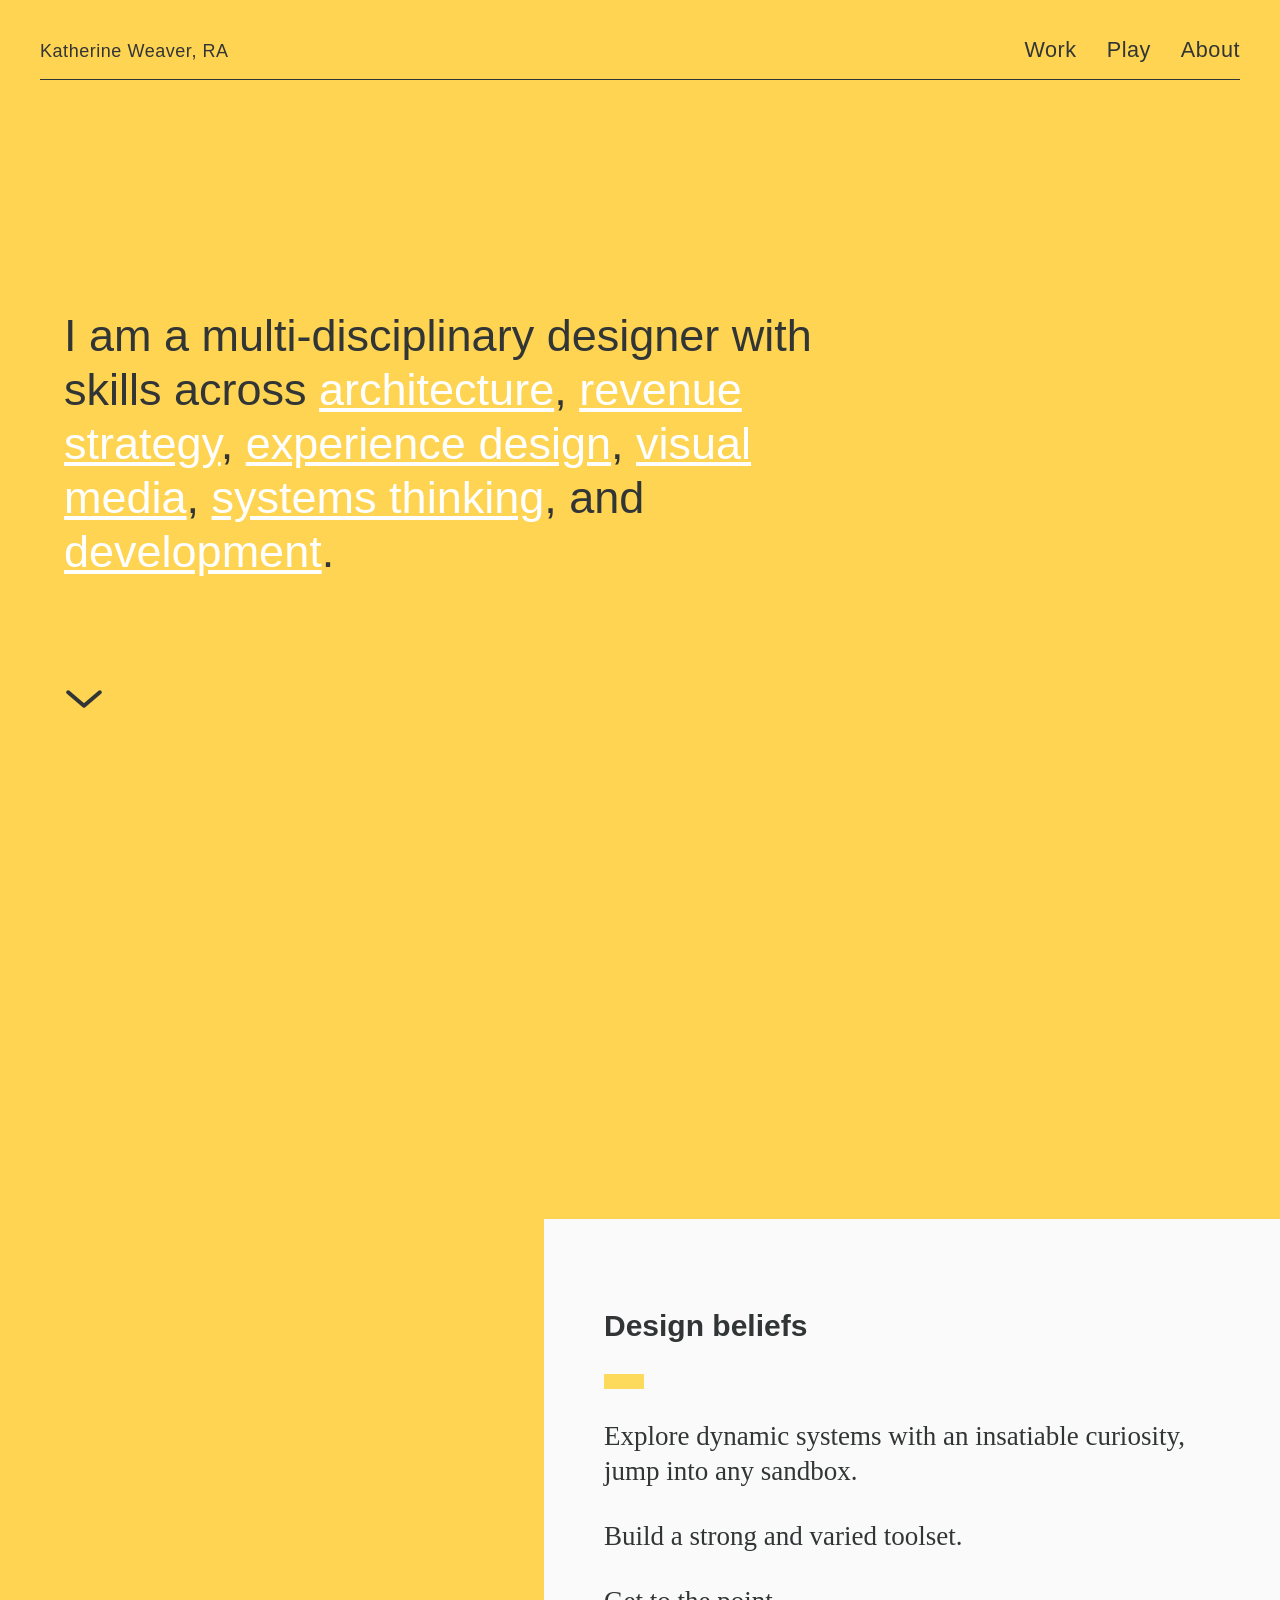
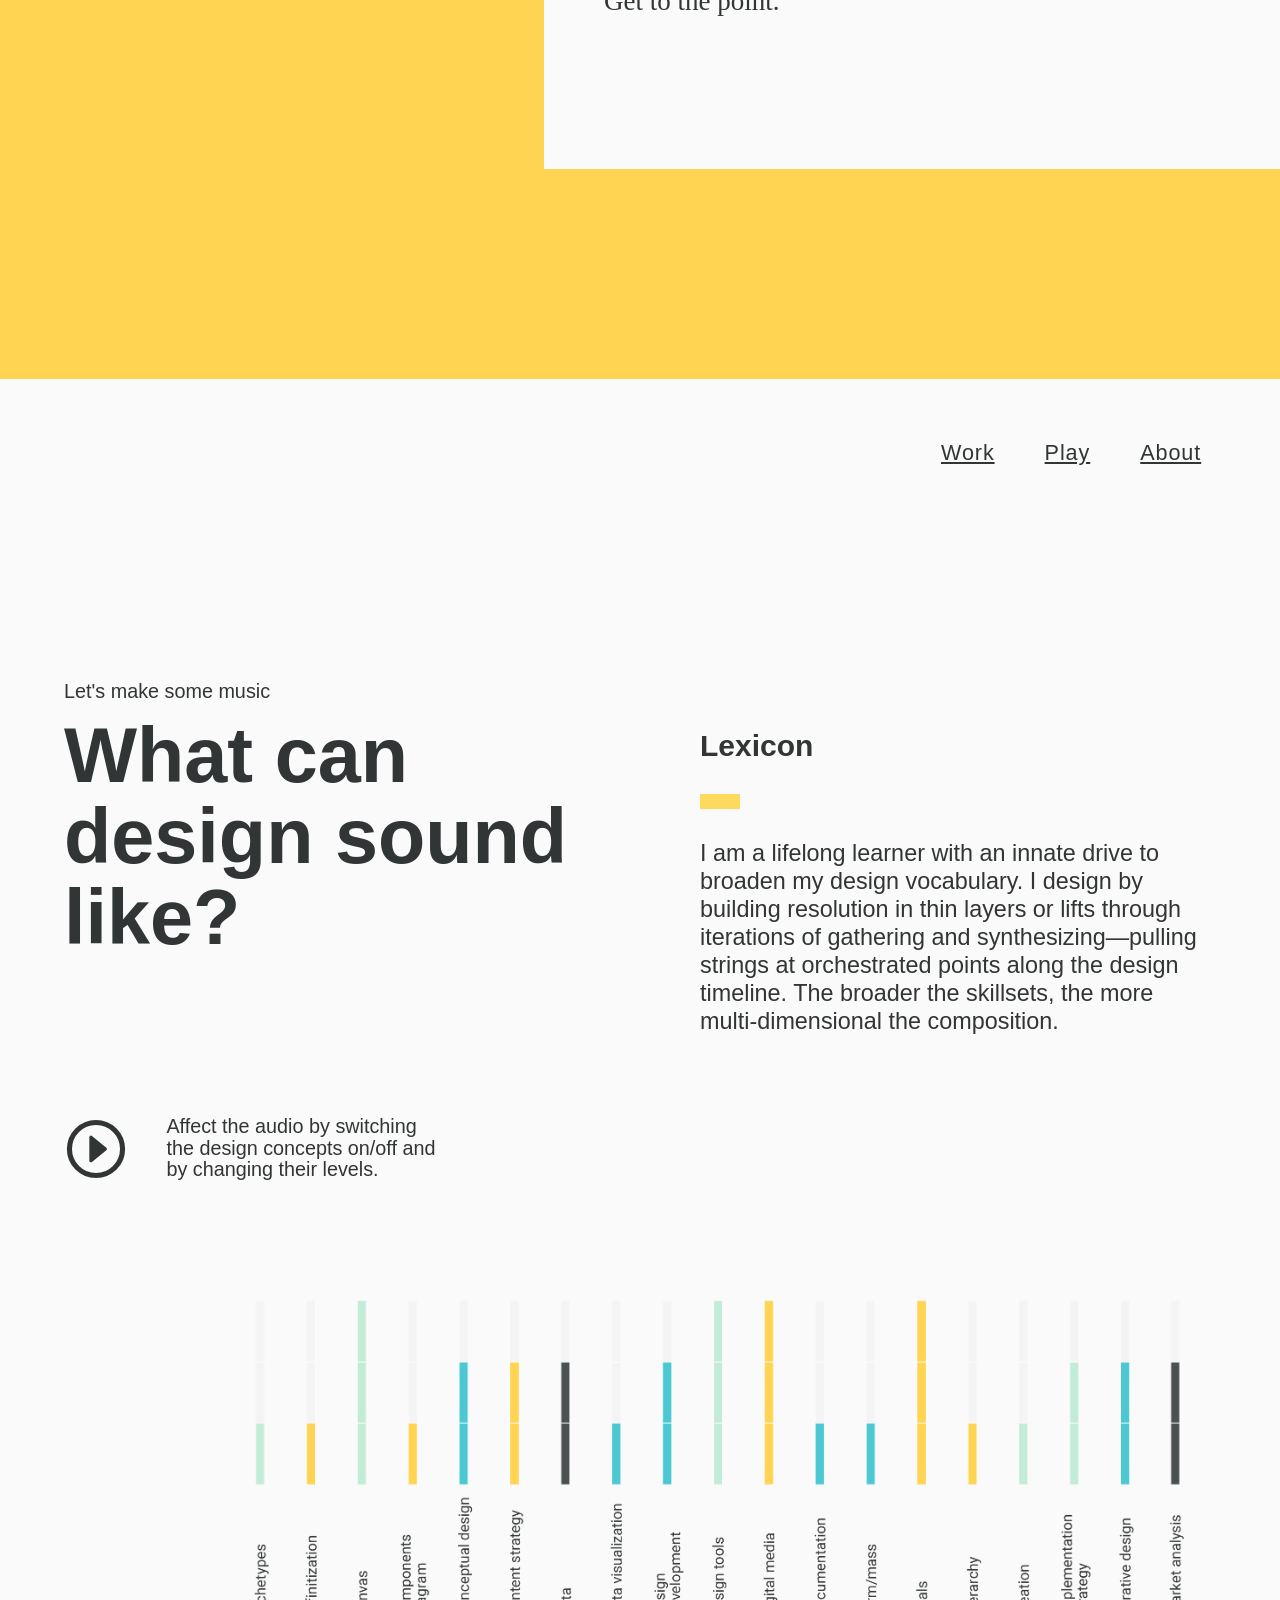
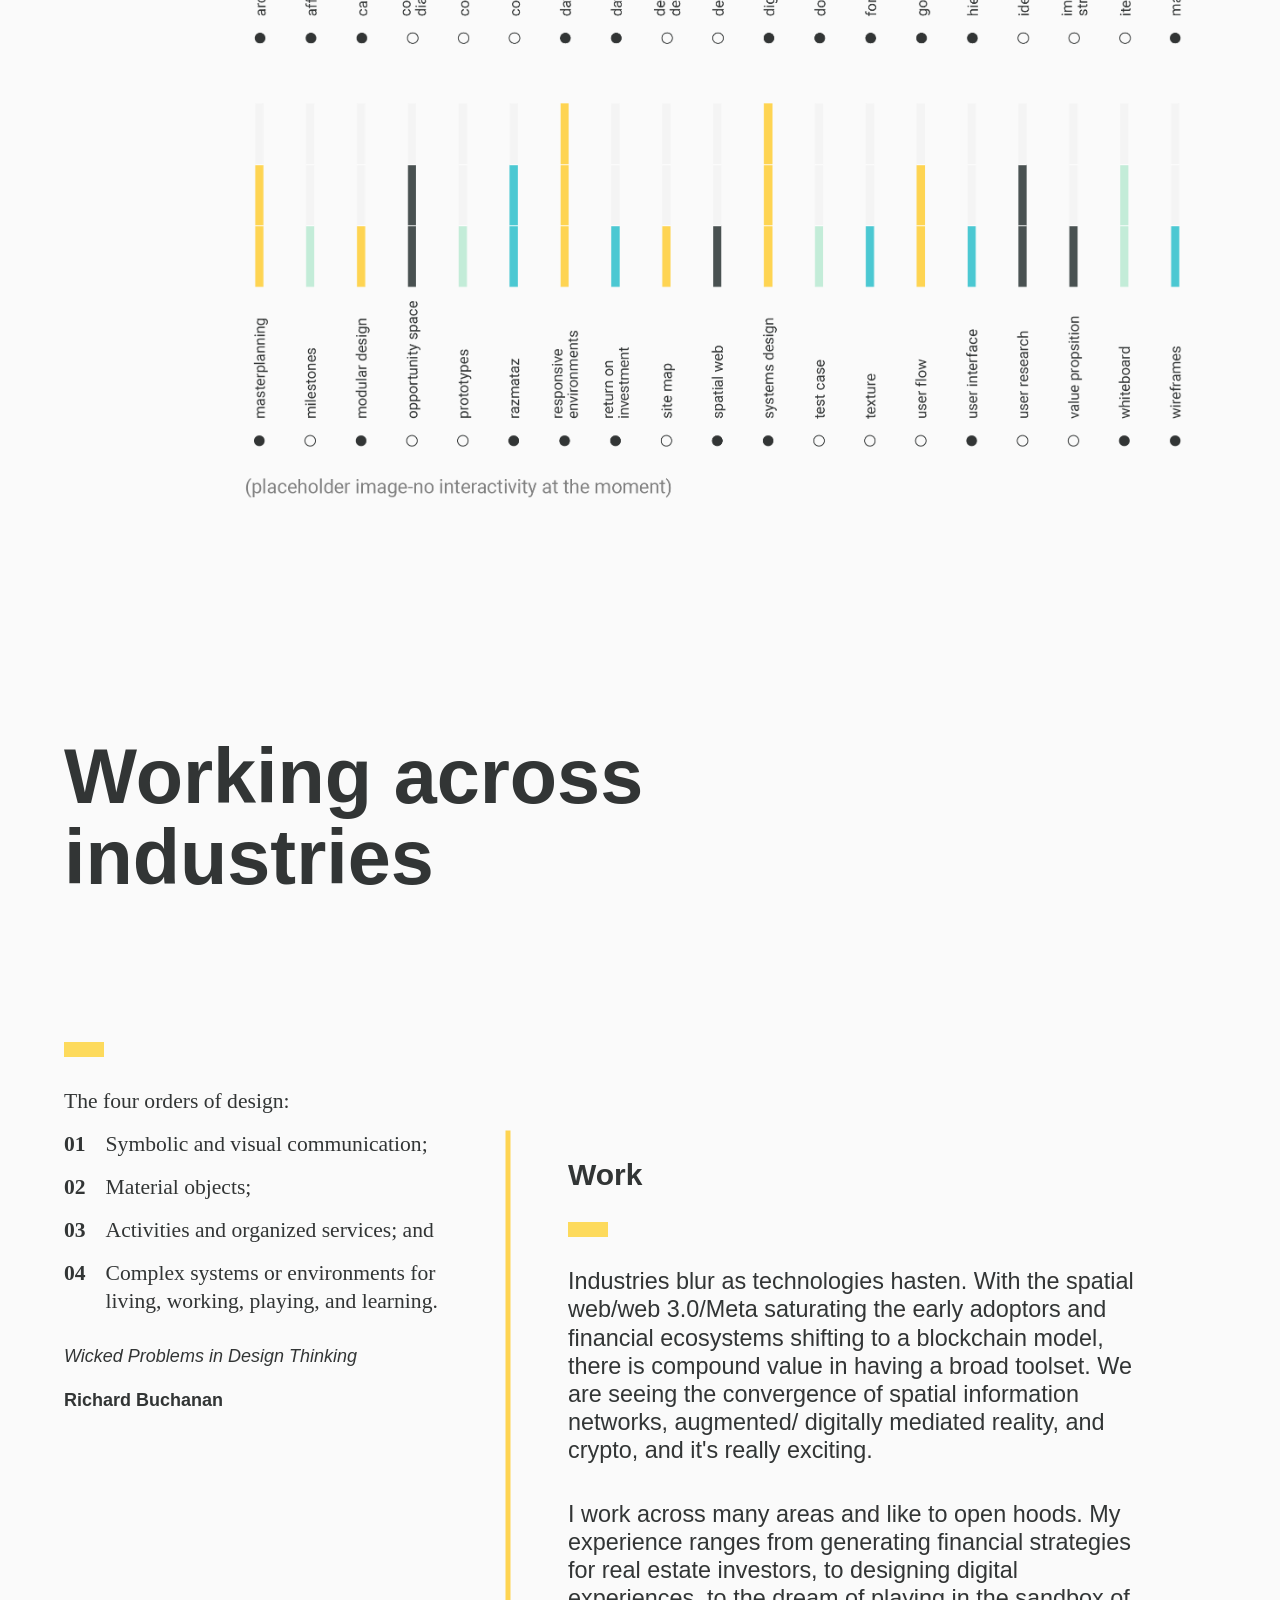
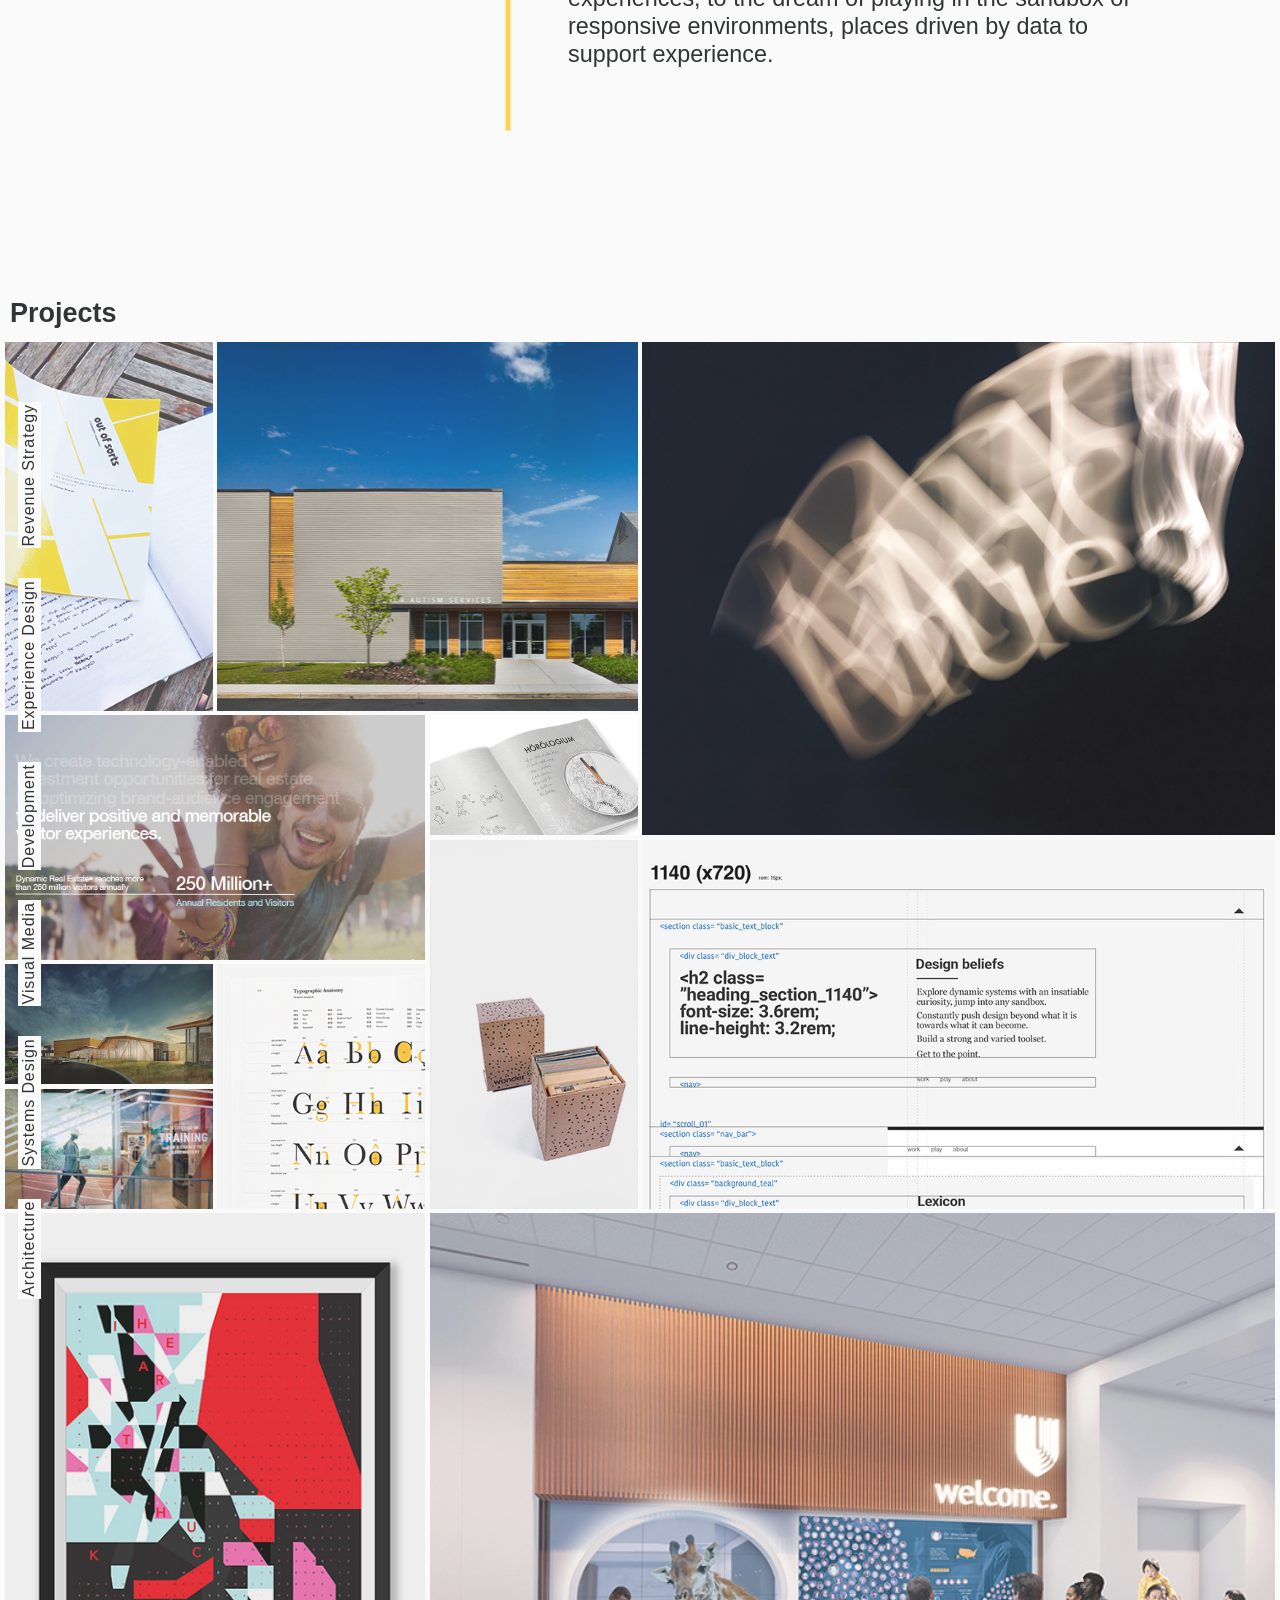
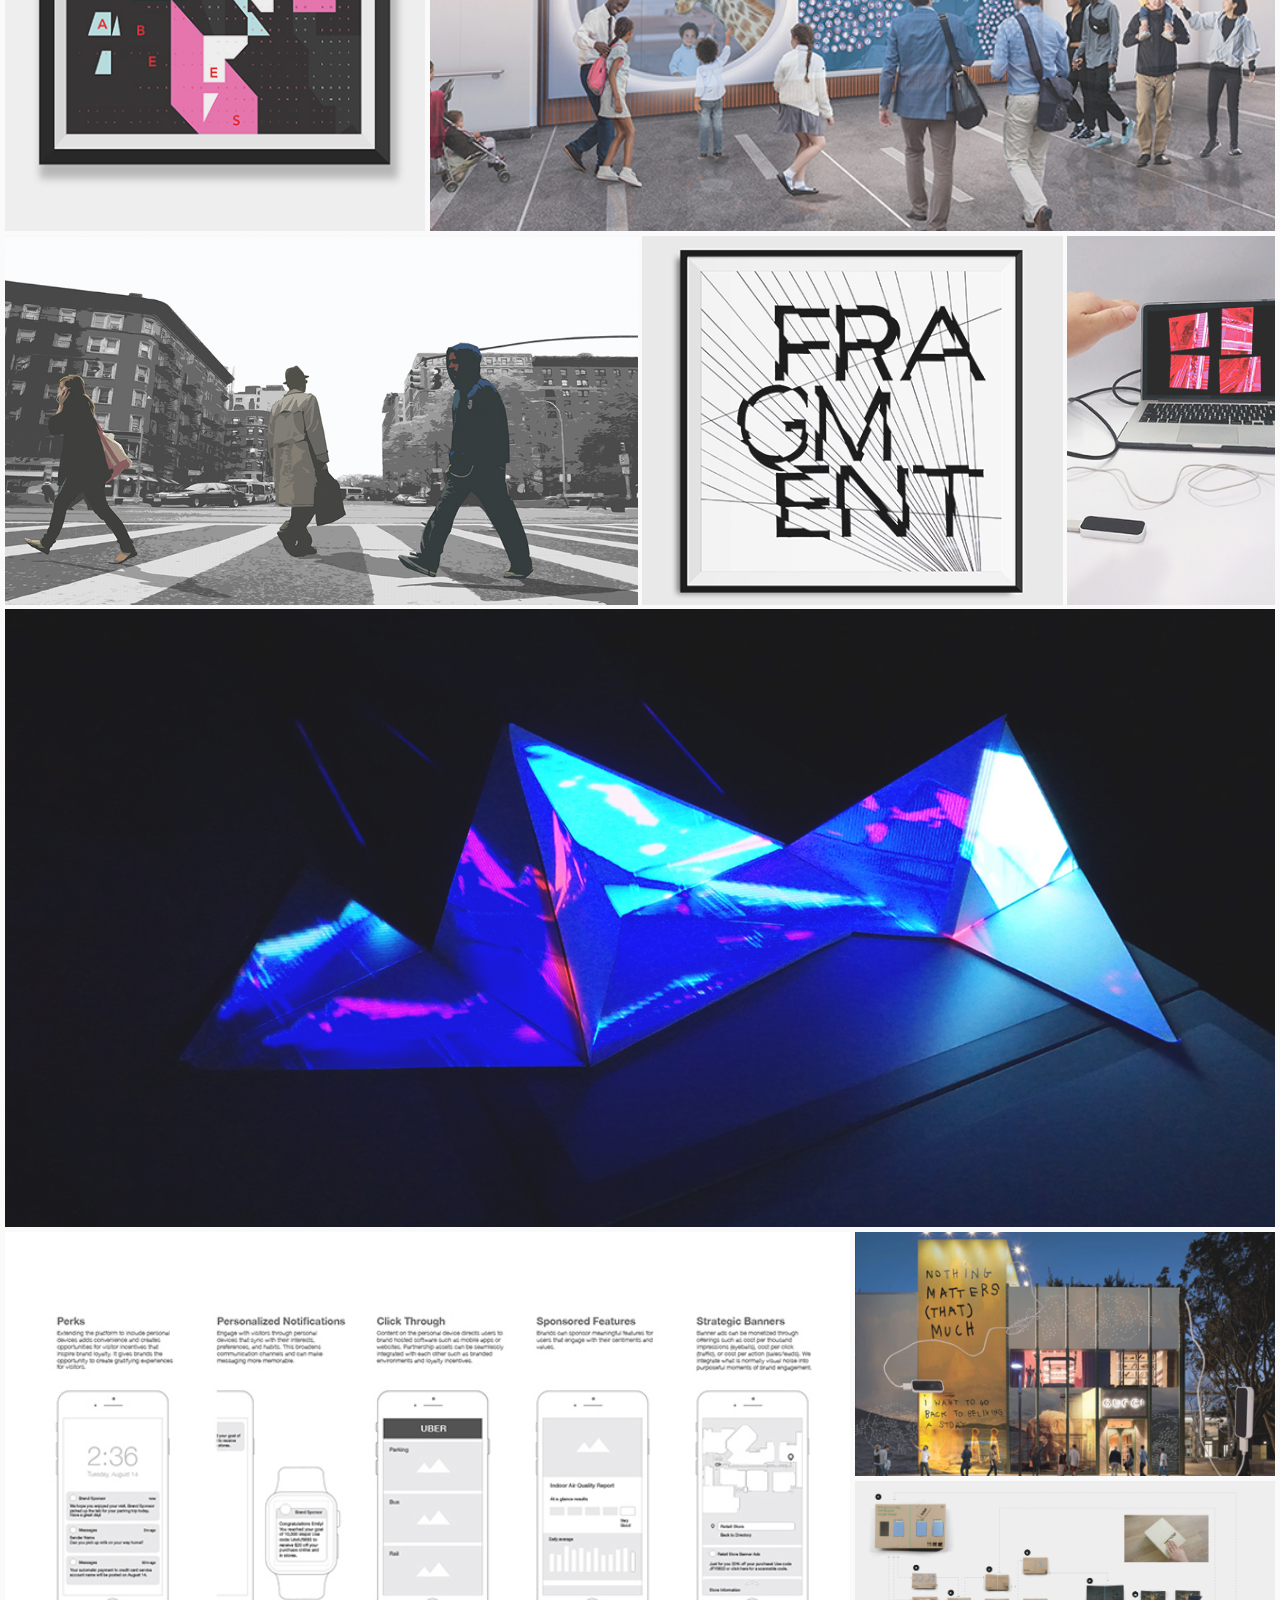
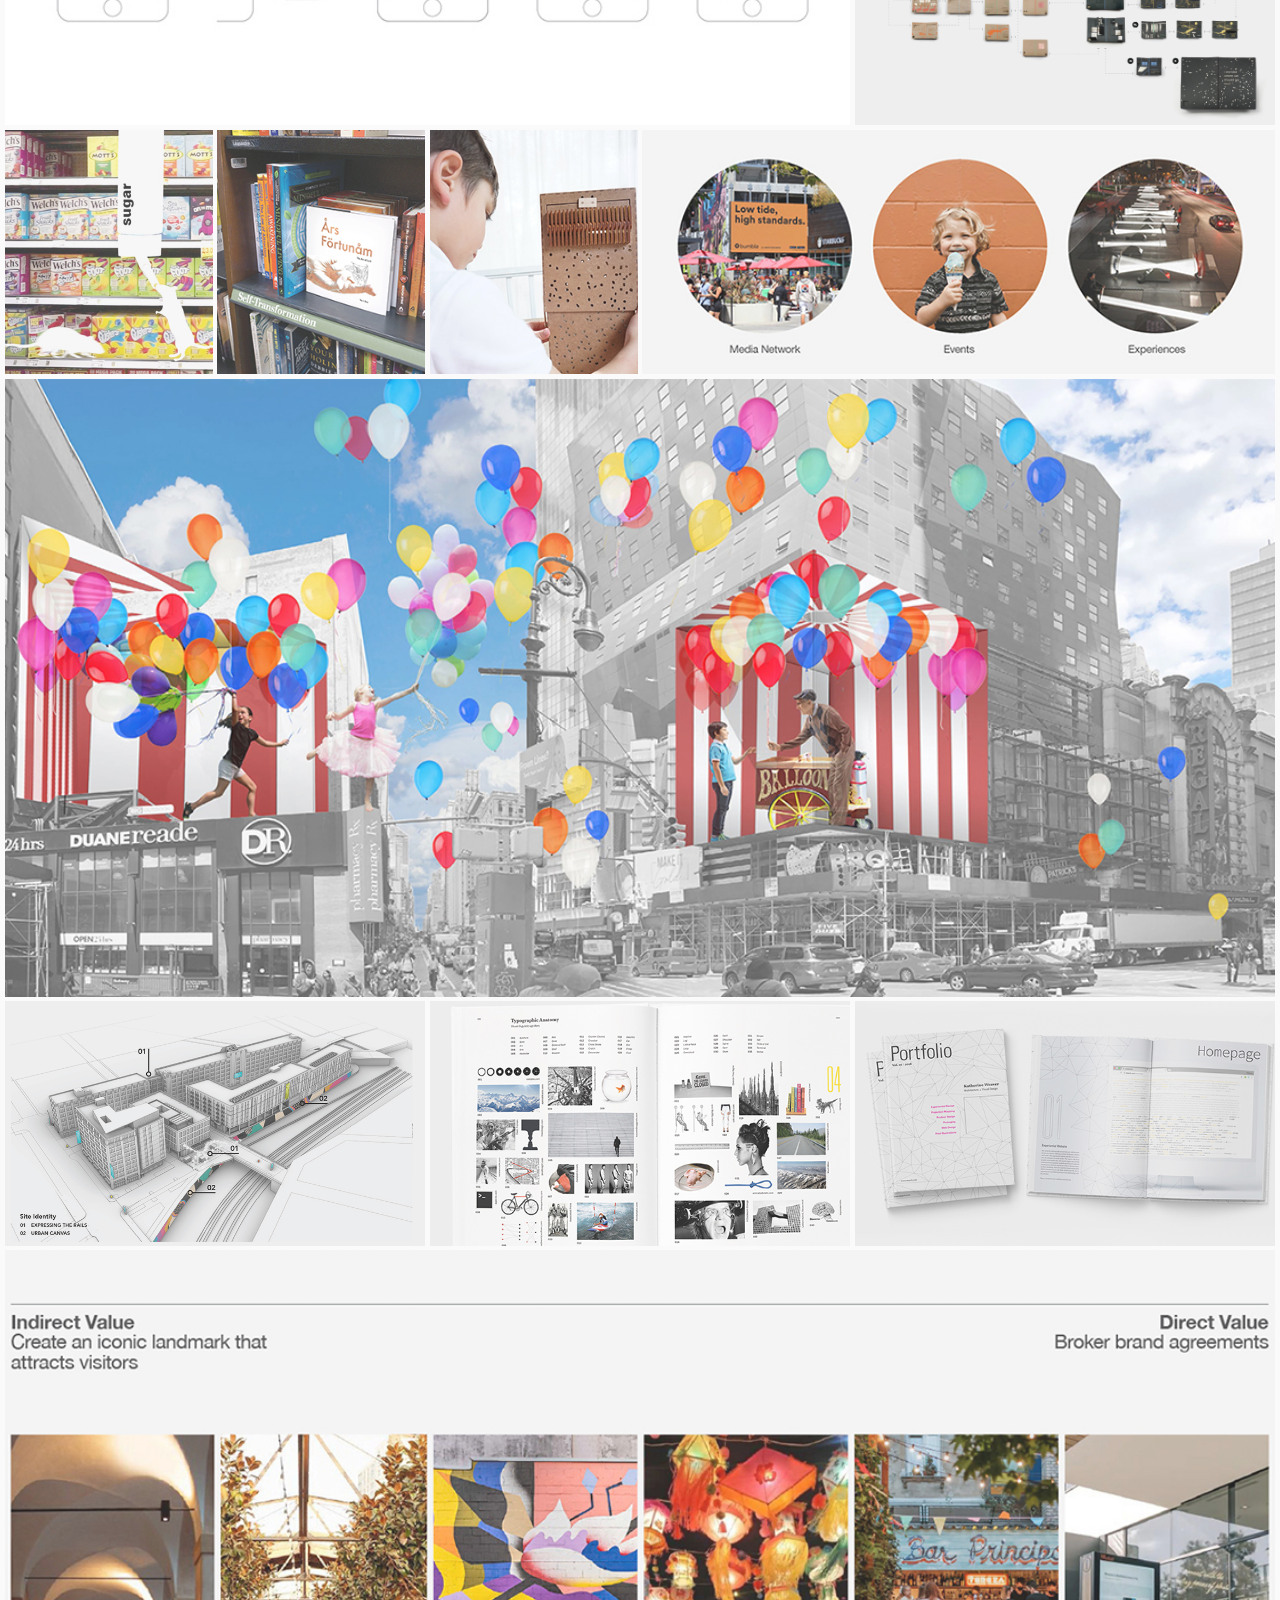
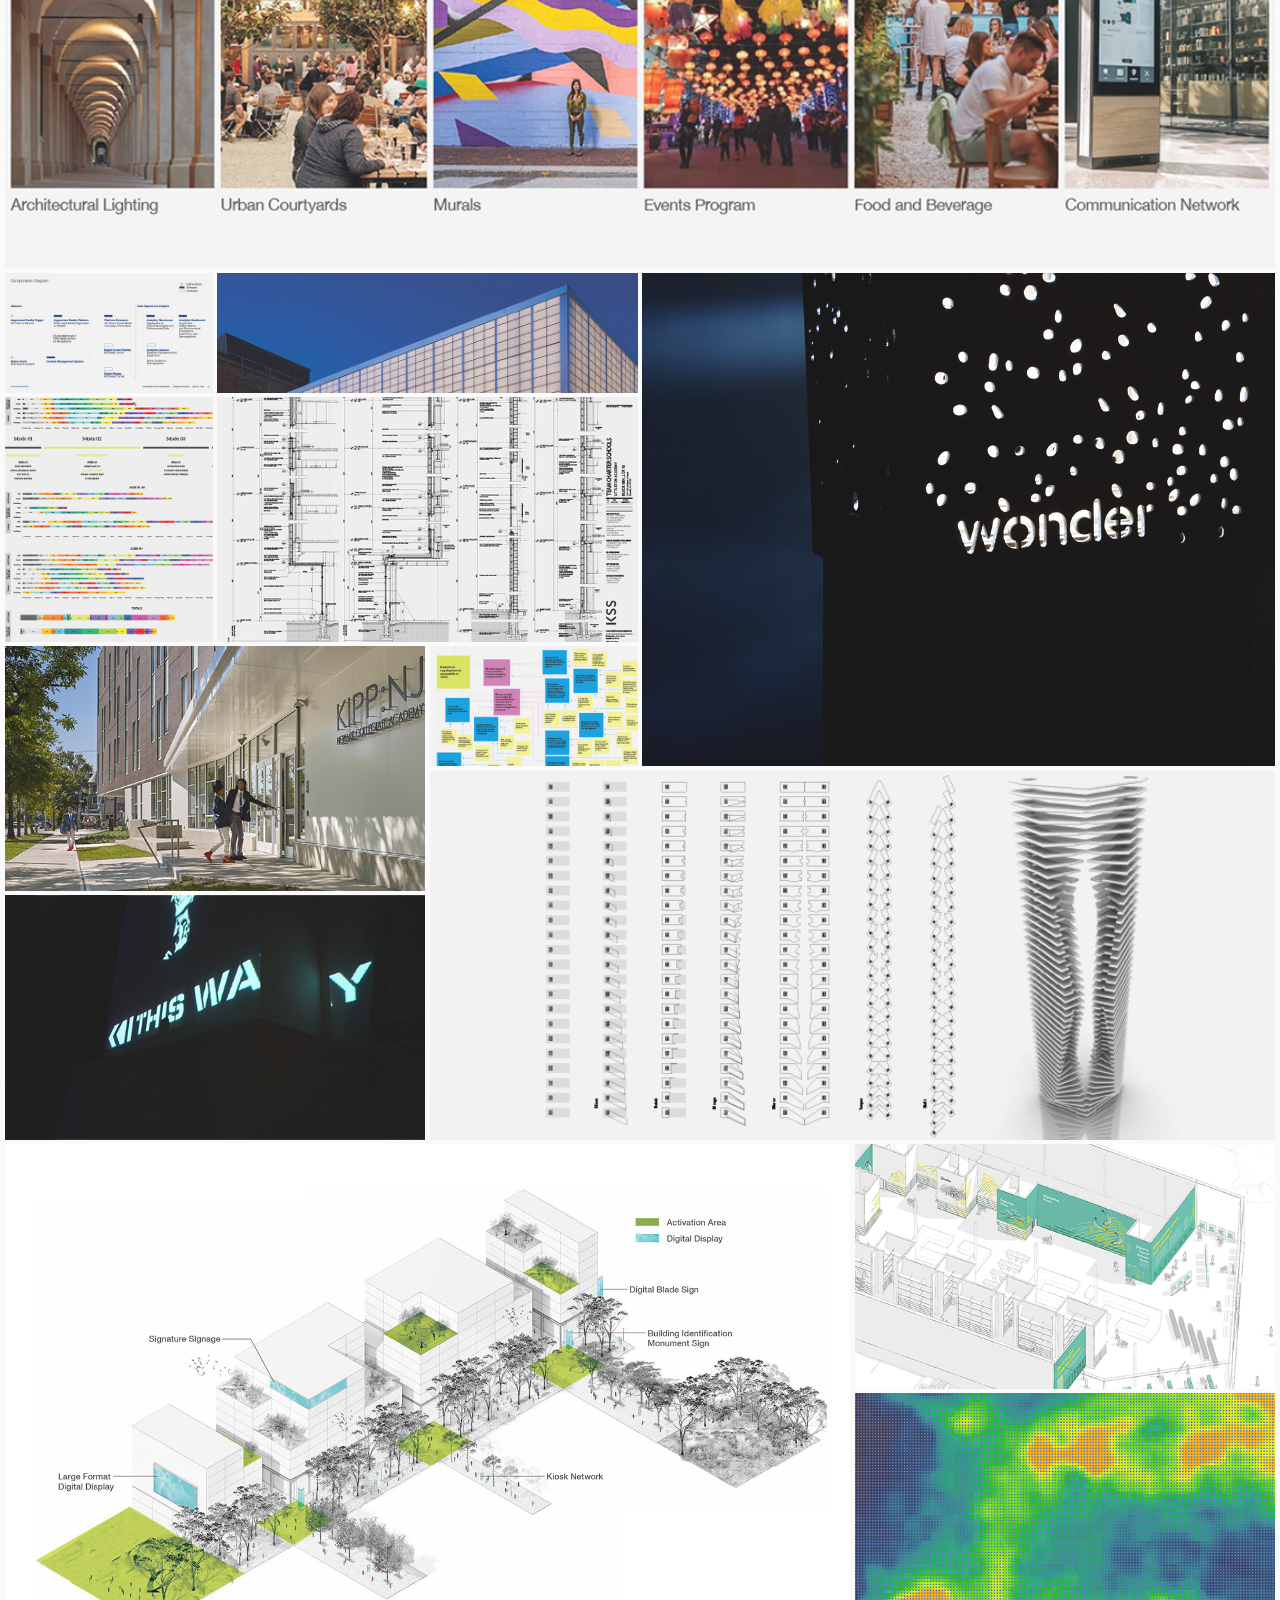
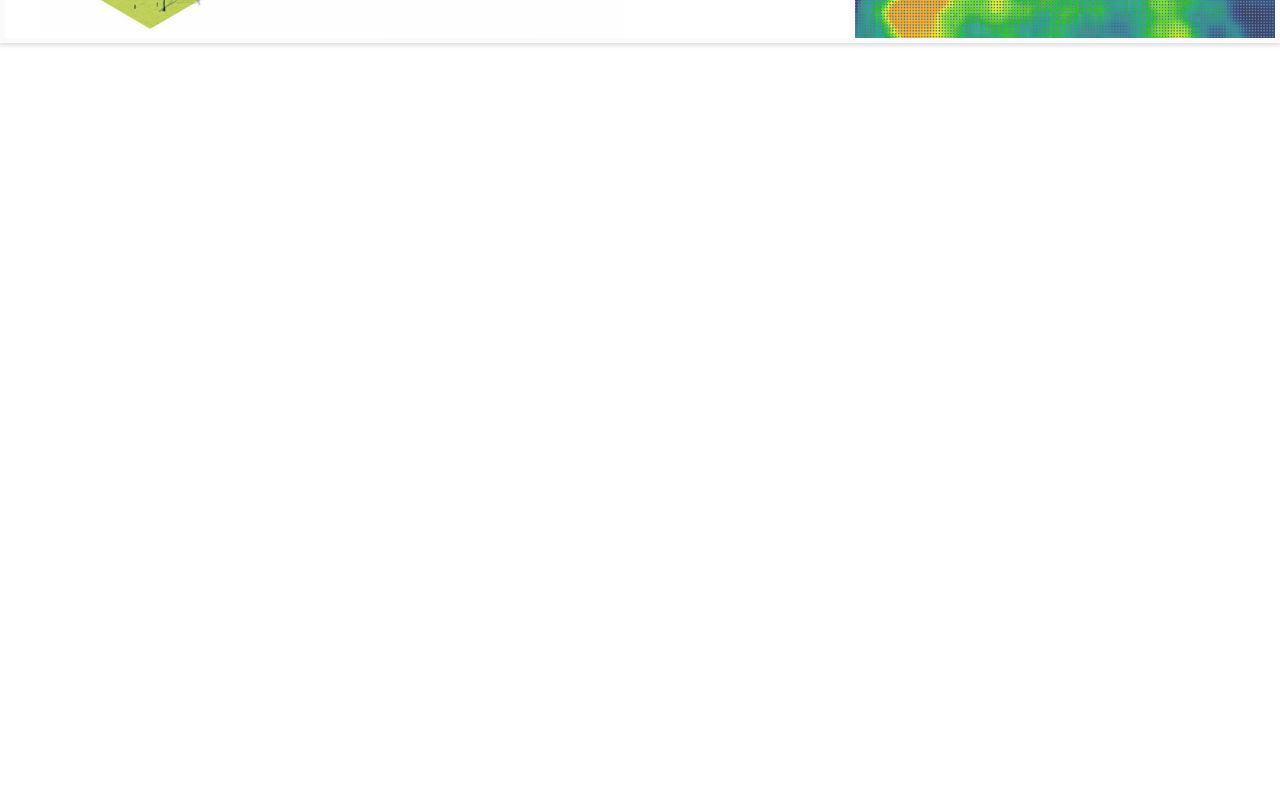
==== commit 620353da: "Add files via upload" ====
--- a/index.html
+++ b/index.html
@@ -194,33 +194,38 @@
 				<!-- card -->
 				<div class="card_block">
 					<a href="index.html" class="card project_rs_01"><img src=""></a>
-					<p class="project_name">project name</p>
-					<p class="project_headline">project description, year, other project stats</p>
-				</div>
-				<!-- card -->
-				<div class="card_block">
-					<a href="index.html" class="card project_rs_01"><img src=""></a>
-					<p class="project_name">project name</p>
-					<p class="project_headline">project description, year, other project stats</p>
-				</div>
-				<!-- card -->
-				<div class="card_block">
-					<a href="index.html" class="card project_rs_01"><img src=""></a>
-					<p class="project_name">project name</p>
-					<p class="project_headline">project description, year, other project stats</p>
-				</div>
-				<!-- card -->
-				<div class="card_block">
-					<a href="index.html" class="card project_rs_01"><img src=""></a>
-					<p class="project_name">project name</p>
-					<p class="project_headline">project description, year, other project stats</p>
-				</div>
-				<!-- card -->
-				<div class="card_block">
-					<a href="index.html" class="card project_rs_01"><img src=""></a>
-					<p class="project_name">project name</p>
-					<p class="project_headline">project description, year, other project stats</p>
-				</div>				
+					<p class="project_name">Brand Integration in Real Estate</p>
+					<p class="project_headline">An introduction</p>
+				</div>
+				<!-- card -->
+				<div class="card_block">
+					<a href="index.html" class="card project_rs_02"><img src=""></a>
+					<p class="project_name">Chapman Market</p>
+					<p class="project_headline">Brand Partnerships</p>
+				</div>
+				<!-- card -->
+				<div class="card_block">
+					<a href="index.html" class="card project_rs_03"><img src=""></a>
+					<p class="project_name">Urban Confluence</p>
+					<p class="project_headline">Brand Partnerships</p>
+				</div>
+				<!-- card -->
+				<div class="card_block">
+					<a href="index.html" class="card project_rs_04"><img src=""></a>
+					<p class="project_name">Brickell City Centre</p>
+					<p class="project_headline">Out-of-Home Networks</p>
+				</div>
+				<!-- card -->
+				<div class="card_block">
+					<a href="index.html" class="card project_rs_05"><img src=""></a>
+					<p class="project_name">Centennial Yards</p>
+					<p class="project_headline">Network Masterplanning</p>
+				</div>			
+        				<!-- card -->
+				<div class="card_block">
+					<a href="index.html" class="card project_rs_06"><img src=""></a>
+					<p class="project_name">Geospatial Data Infrastructure</p>
+				</div>		
 			</div>
 		</div>
 
@@ -231,33 +236,32 @@
 			<div class="img_slider">
 				<!-- card -->
 				<div class="card_block">
-					<a href="index.html" class="card project_rs_01"><img src=""></a>
-					<p class="project_name">project name</p>
-					<p class="project_headline">project description, year, other project stats</p>
-				</div>
-				<!-- card -->
-				<div class="card_block">
-					<a href="index.html" class="card project_rs_01"><img src=""></a>
-					<p class="project_name">project name</p>
-					<p class="project_headline">project description, year, other project stats</p>
-				</div>
-				<!-- card -->
-				<div class="card_block">
-					<a href="index.html" class="card project_rs_01"><img src=""></a>
-					<p class="project_name">project name</p>
-					<p class="project_headline">project description, year, other project stats</p>
-				</div>
-				<!-- card -->
-				<div class="card_block">
-					<a href="index.html" class="card project_rs_01"><img src=""></a>
-					<p class="project_name">project name</p>
-					<p class="project_headline">project description, year, other project stats</p>
-				</div>
-				<!-- card -->
-				<div class="card_block">
-					<a href="index.html" class="card project_rs_01"><img src=""></a>
-					<p class="project_name">project name</p>
-					<p class="project_headline">project description, year, other project stats</p>
+					<a href="index.html" class="card project_ed_01"><img src=""></a>
+					<p class="project_name">Responsive Environments</p>
+					<p class="project_headline">Just scratching the surface</p>
+				</div>
+				<!-- card -->
+				<div class="card_block">
+					<a href="index.html" class="card project_ed_02"><img src=""></a>
+					<p class="project_name">Times Square Out-of-Home</p>
+					<p class="project_headline">Integrated Digital Experiences</p>
+				</div>
+				<!-- card -->
+				<div class="card_block">
+					<a href="index.html" class="card project_ed_03"><img src=""></a>
+					<p class="project_name">Duke Health</p>
+					<p class="project_headline">Digital Experience Design</p>
+				</div>
+				<!-- card -->
+				<div class="card_block">
+					<a href="index.html" class="card project_ed_04"><img src=""></a>
+					<p class="project_name">United States Olympic Museum Retail</p>
+					<p class="project_headline">Concept Design</p>
+				</div>
+				<!-- card -->
+				<div class="card_block">
+					<a href="index.html" class="card project_ed_05"><img src=""></a>
+					<p class="project_name">Research Methods</p>
 				</div>				
 			</div>
 		</div>		
@@ -269,33 +273,28 @@
 			<div class="img_slider">
 				<!-- card -->
 				<div class="card_block">
-					<a href="index.html" class="card project_rs_01"><img src=""></a>
+					<a href="index.html" class="card project_d_01"><img src=""></a>
+					<p class="project_name">Portfolio Website</p>
+				</div>
+				<!-- card -->
+				<div class="card_block">
+					<a href="index.html" class="card project_d_02"><img src=""></a>
+					<p class="project_name">Web Explorations</p>
+				</div>
+				<!-- card -->
+				<div class="card_block">
+					<a href="index.html" class="card project_d_03"><img src=""></a>
 					<p class="project_name">project name</p>
-					<p class="project_headline">project description, year, other project stats</p>
-				</div>
-				<!-- card -->
-				<div class="card_block">
-					<a href="index.html" class="card project_rs_01"><img src=""></a>
+				</div>
+				<!-- card -->
+				<div class="card_block">
+					<a href="index.html" class="card project_d_04"><img src=""></a>
 					<p class="project_name">project name</p>
-					<p class="project_headline">project description, year, other project stats</p>
-				</div>
-				<!-- card -->
-				<div class="card_block">
-					<a href="index.html" class="card project_rs_01"><img src=""></a>
+				</div>
+				<!-- card -->
+				<div class="card_block">
+					<a href="index.html" class="card project_d_05"><img src=""></a>
 					<p class="project_name">project name</p>
-					<p class="project_headline">project description, year, other project stats</p>
-				</div>
-				<!-- card -->
-				<div class="card_block">
-					<a href="index.html" class="card project_rs_01"><img src=""></a>
-					<p class="project_name">project name</p>
-					<p class="project_headline">project description, year, other project stats</p>
-				</div>
-				<!-- card -->
-				<div class="card_block">
-					<a href="index.html" class="card project_rs_01"><img src=""></a>
-					<p class="project_name">project name</p>
-					<p class="project_headline">project description, year, other project stats</p>
 				</div>				
 			</div>
 		</div>
@@ -307,33 +306,28 @@
 			<div class="img_slider">
 				<!-- card -->
 				<div class="card_block">
-					<a href="index.html" class="card project_rs_01"><img src=""></a>
-					<p class="project_name">project name</p>
-					<p class="project_headline">project description, year, other project stats</p>
-				</div>
-				<!-- card -->
-				<div class="card_block">
-					<a href="index.html" class="card project_rs_01"><img src=""></a>
-					<p class="project_name">project name</p>
-					<p class="project_headline">project description, year, other project stats</p>
-				</div>
-				<!-- card -->
-				<div class="card_block">
-					<a href="index.html" class="card project_rs_01"><img src=""></a>
-					<p class="project_name">project name</p>
-					<p class="project_headline">project description, year, other project stats</p>
-				</div>
-				<!-- card -->
-				<div class="card_block">
-					<a href="index.html" class="card project_rs_01"><img src=""></a>
-					<p class="project_name">project name</p>
-					<p class="project_headline">project description, year, other project stats</p>
-				</div>
-				<!-- card -->
-				<div class="card_block">
-					<a href="index.html" class="card project_rs_01"><img src=""></a>
-					<p class="project_name">project name</p>
-					<p class="project_headline">project description, year, other project stats</p>
+					<a href="index.html" class="card project_vm_01"><img src=""></a>
+					<p class="project_name">Digital Graffiti</p>
+				</div>
+				<!-- card -->
+				<div class="card_block">
+					<a href="index.html" class="card project_vm_02"><img src=""></a>
+					<p class="project_name">Projection Mapping Experiments</p>
+				</div>
+				<!-- card -->
+				<div class="card_block">
+					<a href="index.html" class="card project_vm_03"><img src=""></a>
+					<p class="project_name">Motion Graphics</p>
+				</div>
+				<!-- card -->
+				<div class="card_block">
+					<a href="index.html" class="card project_vm_04"><img src=""></a>
+					<p class="project_name">Typography</p>
+				</div>
+				<!-- card -->
+				<div class="card_block">
+					<a href="index.html" class="card project_vm_05"><img src=""></a>
+					<p class="project_name">Print Media</p>
 				</div>				
 			</div>
 		</div>	
@@ -345,34 +339,21 @@
 			<div class="img_slider">
 				<!-- card -->
 				<div class="card_block">
-					<a href="index.html" class="card project_rs_01"><img src=""></a>
-					<p class="project_name">project name</p>
-					<p class="project_headline">project description, year, other project stats</p>
-				</div>
-				<!-- card -->
-				<div class="card_block">
-					<a href="index.html" class="card project_rs_01"><img src=""></a>
-					<p class="project_name">project name</p>
-					<p class="project_headline">project description, year, other project stats</p>
-				</div>
-				<!-- card -->
-				<div class="card_block">
-					<a href="index.html" class="card project_rs_01"><img src=""></a>
-					<p class="project_name">project name</p>
-					<p class="project_headline">project description, year, other project stats</p>
-				</div>
-				<!-- card -->
-				<div class="card_block">
-					<a href="index.html" class="card project_rs_01"><img src=""></a>
-					<p class="project_name">project name</p>
-					<p class="project_headline">project description, year, other project stats</p>
-				</div>
-				<!-- card -->
-				<div class="card_block">
-					<a href="index.html" class="card project_rs_01"><img src=""></a>
-					<p class="project_name">project name</p>
-					<p class="project_headline">project description, year, other project stats</p>
-				</div>				
+					<a href="index.html" class="card project_sd_01"><img src=""></a>
+					<p class="project_name">Spatial Web</p>
+				</div>
+				<!-- card -->
+				<div class="card_block">
+					<a href="index.html" class="card project_sd_01"><img src=""></a>
+					<p class="project_name">Design Tools</p>
+					<p class="project_headline">Modular design and automation</p>
+				</div>
+				<!-- card -->
+				<div class="card_block">
+					<a href="index.html" class="card project_sd_01"><img src=""></a>
+					<p class="project_name">Organizational Structures</p>
+					<p class="project_headline">Workflows and project types</p>
+				</div>			
 			</div>
 		</div>	
 
@@ -383,34 +364,38 @@
 			<div class="img_slider">
 				<!-- card -->
 				<div class="card_block">
-					<a href="index.html" class="card project_rs_01"><img src=""></a>
-					<p class="project_name">project name</p>
-					<p class="project_headline">project description, year, other project stats</p>
-				</div>
-				<!-- card -->
-				<div class="card_block">
-					<a href="index.html" class="card project_rs_01"><img src=""></a>
-					<p class="project_name">project name</p>
-					<p class="project_headline">project description, year, other project stats</p>
-				</div>
-				<!-- card -->
-				<div class="card_block">
-					<a href="index.html" class="card project_rs_01"><img src=""></a>
-					<p class="project_name">project name</p>
-					<p class="project_headline">project description, year, other project stats</p>
-				</div>
-				<!-- card -->
-				<div class="card_block">
-					<a href="index.html" class="card project_rs_01"><img src=""></a>
-					<p class="project_name">project name</p>
-					<p class="project_headline">project description, year, other project stats</p>
-				</div>
-				<!-- card -->
-				<div class="card_block">
-					<a href="index.html" class="card project_rs_01"><img src=""></a>
-					<p class="project_name">project name</p>
-					<p class="project_headline">project description, year, other project stats</p>
+					<a href="index.html" class="card project_a_01"><img src=""></a>
+					<p class="project_name">Littleton Academy</p>
+					<p class="project_headline">Charter High School</p>
+				</div>
+				<!-- card -->
+				<div class="card_block">
+					<a href="index.html" class="card project_a_02"><img src=""></a>
+					<p class="project_name">University Heights Charter School</p>
+					<p class="project_headline">Adaptive Reuse</p>
+				</div>
+				<!-- card -->
+				<div class="card_block">
+					<a href="index.html" class="card project_a_03"><img src=""></a>
+					<p class="project_name">Bancroft</p>
+					<p class="project_headline">Special Needs Campus</p>
+				</div>
+				<!-- card -->
+				<div class="card_block">
+					<a href="index.html" class="card project_a_04"><img src=""></a>
+					<p class="project_name">The Eden Institute</p>
+					<p class="project_headline">Special Needs School</p>
+				</div>
+				<!-- card -->
+				<div class="card_block">
+					<a href="index.html" class="card project_a_05"><img src=""></a>
+					<p class="project_name">Graduate Work</p>
 				</div>				
+        <!-- card -->
+        <div class="card_block">
+					<a href="index.html" class="card project_a_06"><img src=""></a>
+					<p class="project_name">Undergraduate Work</p>
+				</div>		
 			</div>
 		</div>
     </div>
@@ -431,8 +416,6 @@
         </div>
       </div>
       <div class="project_gallery_768">
-
-
         <div class="thumbnail one_three a01"></div>
         <div class="thumbnail two_three a02 architecture"></div>
         <div class="thumbnail three_four a03 visual-media"></div>
@@ -440,50 +423,48 @@
         <div class="thumbnail one_one a05 visual-media"></div>
         <div class="thumbnail one_three a06"></div>
         <div class="thumbnail three_three a07 development"></div>
-        <div class="thumbnail one_one a08"></div>
+        <div class="thumbnail one_one a08 architecture"></div>
         <div class="thumbnail one_two a09 visual-media"></div>
         <div class="thumbnail one_one a10 experience-design"></div>
 <!-- no 11 intentionally left blank -->
         <div class="thumbnail two_five a12 visual-media"></div>
         <div class="thumbnail four_five a13 experience-design"></div>
-        <div class="thumbnail three_three a14 revenue-strategy"></div>
+        <div class="thumbnail three_three a14 architecture"></div>
         <div class="thumbnail two_three a15 visual-media"></div>
         <div class="thumbnail one_three a16"></div>
         <div class="thumbnail six_five a17 visual-media"></div>
-        <div class="thumbnail one_one a18"></div>
-        <div class="thumbnail one_one a19"></div>
-        <div class="thumbnail one_one a20"></div>
-        <div class="thumbnail one_one a21"></div>
+        <div class="thumbnail four_four a18 revenue-strategy"></div>
+<!-- no 19-21 intentionally left blank -->
         <div class="thumbnail two_two a22"></div>
-        <div class="thumbnail four_three a23 revenue-strategy"></div>
+<!-- no 23 intentionally left blank -->
         <div class="thumbnail two_two a24"></div>        
         <div class="thumbnail one_two a25"></div>
-        <div class="thumbnail one_one a26"></div>
-        <div class="thumbnail one_one a27"></div>
+        <div class="thumbnail one_two a26"></div>
+        <div class="thumbnail one_two a27"></div>
         <div class="thumbnail three_two a28 revenue-strategy"></div>
-        <div class="thumbnail one_one a29"></div>
-        <div class="thumbnail one_one a30"></div>
+<!-- no 29-30 intentionally left blank -->
         <div class="thumbnail six_five a31 experience-design"></div>
         <div class="thumbnail two_two a32"></div>
         <div class="thumbnail two_two a33"></div>
         <div class="thumbnail two_two a34"></div>
+<!-- no 46 intentionally moved -->
+        <div class="thumbnail six_five a46 revenue-strategy"></div>
         <div class="thumbnail one_one a35"></div>
+
         <div class="thumbnail two_one a36"></div>
         <div class="thumbnail three_four a37"></div>
         <div class="thumbnail one_two a38"></div>
         <div class="thumbnail two_two a39"></div>
         <div class="thumbnail two_two a40"></div>
         <div class="thumbnail one_one a41"></div>
-        <div class="thumbnail three_three a42 architecture"></div>
-        <div class="thumbnail one_one a43"></div>
+        <div class="thumbnail four_three a42 architecture"></div>
+
         <div class="thumbnail two_two a44"></div>
-        <div class="thumbnail one_two a45"></div>
-        <div class="thumbnail six_five a46 revenue-strategy"></div>
+
+
+        <div class="thumbnail four_four a48 revenue-strategy"></div>
         <div class="thumbnail two_two a47"></div>
-        <div class="thumbnail four_four a48 revenue-strategy"></div>
         <div class="thumbnail two_two a49"></div>
-
-
 
       </div>
     </div>
--- a/css/main.css
+++ b/css/main.css
@@ -447,11 +447,110 @@
 	/* border-radius: 5px;	 */
 	box-shadow: 0px 1px 5px 1px rgb(171, 171, 171);
 	background-size: cover;
+  background-position: center;
 }
 
 .project_rs_01{
-	background-image: url("/images/thumbnails/thumbnail_05.jpg");
-}
+	background-image: url("/images/thumbnails/thumbnails_mobile/rs-01.jpg");
+}
+.project_rs_02{
+	background-image: url("/images/thumbnails/thumbnails_mobile/rs-02.jpg");
+}
+.project_rs_03{
+	background-image: url("/images/thumbnails/thumbnails_mobile/rs-03.jpg");
+}
+.project_rs_04{
+	background-image: url("/images/thumbnails/thumbnails_mobile/rs-04.jpg");
+}
+.project_rs_05{
+	background-image: url("/images/thumbnails/thumbnails_mobile/rs-05.jpg");
+}
+.project_rs_06{
+	background-image: url("/images/thumbnails/thumbnails_mobile/rs-06.jpg");
+}
+
+
+.project_ed_01{
+	background-image: url("/images/thumbnails/thumbnails_mobile/ed-01.jpg");
+}
+.project_ed_02{
+	background-image: url("/images/thumbnails/thumbnails_mobile/ed-02.jpg");
+}
+.project_ed_03{
+	background-image: url("/images/thumbnails/thumbnails_mobile/ed-03.jpg");
+}
+.project_ed_04{
+	background-image: url("/images/thumbnails/thumbnails_mobile/ed-04.jpg");
+}
+.project_ed_05{
+	background-image: url("/images/thumbnails/thumbnails_mobile/ed-05.jpg");
+}
+
+.project_d_01{
+	background-image: url("/images/thumbnails/thumbnails_mobile/d-01.jpg");
+}
+.project_d_02{
+	background-image: url("/images/thumbnails/thumbnails_mobile/d-02.jpg");
+}
+.project_d_03{
+	background-image: url("/images/thumbnails/thumbnails_mobile/d-03.jpg");
+}
+.project_d_04{
+	background-image: url("/images/thumbnails/thumbnails_mobile/d-04.jpg");
+}
+.project_d_05{
+	background-image: url("/images/thumbnails/thumbnails_mobile/d-05.jpg");
+}
+
+.project_vm_01{
+	background-image: url("/images/thumbnails/thumbnails_mobile/vm-01.jpg");
+}
+.project_vm_02{
+	background-image: url("/images/thumbnails/thumbnails_mobile/vm-02.jpg");
+}
+.project_vm_03{
+	background-image: url("/images/thumbnails/thumbnails_mobile/vm-03.jpg");
+}
+.project_vm_04{
+	background-image: url("/images/thumbnails/thumbnails_mobile/vm-04.jpg");
+}
+.project_vm_05{
+	background-image: url("/images/thumbnails/thumbnails_mobile/vm-05.jpg");
+}
+
+.project_sd_01{
+	background-image: url("/images/thumbnails/thumbnails_mobile/sd-01.jpg");
+}
+.project_sd_02{
+	background-image: url("/images/thumbnails/thumbnails_mobile/sd-02.jpg");
+}
+.project_sd_03{
+	background-image: url("/images/thumbnails/thumbnails_mobile/sd-03.jpg");
+}
+
+.project_a_01{
+	background-image: url("/images/thumbnails/thumbnails_mobile/a-01.jpg");
+}
+.project_a_02{
+	background-image: url("/images/thumbnails/thumbnails_mobile/a-02.jpg");
+}
+.project_a_03{
+	background-image: url("/images/thumbnails/thumbnails_mobile/a-03.jpg");
+}
+.project_a_04{
+	background-image: url("/images/thumbnails/thumbnails_mobile/a-04.jpg");
+}
+.project_a_05{
+	background-image: url("/images/thumbnails/thumbnails_mobile/a-05.jpg");
+}
+.project_a_06{
+	background-image: url("/images/thumbnails/thumbnails_mobile/a-06.jpg");
+}
+
+
+
+
+
 
 
 /* footer */
@@ -538,7 +637,7 @@
   line-height: 1.1;
   text-decoration: none;
   font-weight: 300;
-  margin-bottom: 10px;
+  margin-bottom: 15px;
   color: #323535;
 }
 .footer_projectheader{
@@ -764,6 +863,10 @@
   grid-column: span 3;
   grid-row: span 5;
 }
+.four_one{
+  grid-column: span 4;
+  grid-row: span 1;
+}
 .four_three{
   grid-column: span 4;
   grid-row: span 3;
@@ -810,8 +913,8 @@
   opacity: .90;
   cursor: pointer;
 }
-.a1{
-  background-image: url("");
+.a01{
+  background-image: url("/images/thumbnails/thumbnails_desktop/desktop_thumbnail_a01_vertical.jpg");
 }
 .a02{
   background-image: url("/images/thumbnails/thumbnails_desktop/desktop_thumbnail_a02_medium.jpg");
@@ -825,8 +928,14 @@
 .a05{
   background-image: url("/images/thumbnails/thumbnails_desktop/desktop_thumbnail_a05_small.jpg");
 }
+.a06{
+  background-image: url("/images/thumbnails/thumbnails_desktop/desktop_thumbnail_a06_vertical.jpg");
+}
 .a07{
   background-image: url("/images/thumbnails/thumbnails_desktop/desktop_thumbnail_a07_medium.jpg");
+}
+.a08{
+  background-image: url("/images/thumbnails/thumbnails_desktop/desktop_thumbnail_a08_small.jpg");
 }
 
 .a09{
@@ -841,7 +950,7 @@
 }
 .a13{
   background-image: url("/images/thumbnails/thumbnails_desktop/desktop_thumbnail_a13_medium.jpg");
-  background-position: right;
+  background-position: 80% 50%;
 }
 .a14{
   background-image: url("/images/thumbnails/thumbnails_desktop/desktop_thumbnail_a14_medium.jpg");
@@ -849,30 +958,98 @@
 .a15{
   background-image: url("/images/thumbnails/thumbnails_desktop/desktop_thumbnail_a15_mediumjpg.jpg");
 }
+.a16{
+  background-image: url("/images/thumbnails/thumbnails_desktop/desktop_thumbnail_a16_vertical.jpg");
+}
 .a17{
   background-image: url("/images/thumbnails/thumbnails_desktop/desktop_thumbnail_a17_large.jpg");
 }
+.a18{
+  background-image: url("/images/thumbnails/thumbnails_desktop/desktop_thumbnail_a18_large.jpg");
+}
+.a22{
+  background-image: url("/images/thumbnails/thumbnails_desktop/desktop_thumbnail_a22_medium.jpg");
+}
 .a23{
   background-image: url("/images/thumbnails/thumbnails_desktop/desktop_thumbnail_a23_medium.jpg");
 }
+.a24{
+  background-image: url("/images/thumbnails/thumbnails_desktop/desktop_thumbnail_a24_medium.jpg");
+}
+.a25{
+  background-image: url("/images/thumbnails/thumbnails_desktop/desktop_thumbnail_a25_vertical.jpg");
+}
+.a26{
+  background-image: url("/images/thumbnails/thumbnails_desktop/desktop_thumbnail_a26_vertical.jpg");
+}
+.a27{
+  background-image: url("/images/thumbnails/thumbnails_desktop/desktop_thumbnail_a27_vertical.jpg");
+}
 .a28{
   background-image: url("/images/thumbnails/thumbnails_desktop/desktop_thumbnail_a28_medium.jpg");
 }
+.a29{
+  background-image: url("/images/thumbnails/thumbnails_desktop/desktop_thumbnail_a29_small.jpg");
+}
+.a30{
+  background-image: url("/images/thumbnails/thumbnails_desktop/desktop_thumbnail_a30_small.jpg");
+}
 .a31{
   background-image: url("/images/thumbnails/thumbnails_desktop/desktop_thumbnail_a31_large.jpg");
 }
 .a32{
   background-image: url("/images/thumbnails/thumbnails_desktop/desktop_thumbnail_a32_medium.jpg");
 }
+.a33{
+  background-image: url("/images/thumbnails/thumbnails_desktop/desktop_thumbnail_a33_medium.jpg");
+}
+.a34{
+  background-image: url("/images/thumbnails/thumbnails_desktop/desktop_thumbnail_a34_medium.jpg");
+}
+.a35{
+  background-image: url("/images/thumbnails/thumbnails_desktop/desktop_thumbnail_a35_small.jpg");
+}
+.a36{
+  background-image: url("/images/thumbnails/thumbnails_desktop/desktop_thumbnail_a36_medium.jpg");
+}
+.a37{
+  background-image: url("/images/thumbnails/thumbnails_desktop/desktop_thumbnail_a37_large.jpg");
+}
+.a38{
+  background-image: url("/images/thumbnails/thumbnails_desktop/desktop_thumbnail_a38_vertical.jpg");
+}
+.a39{
+  background-image: url("/images/thumbnails/thumbnails_desktop/desktop_thumbnail_a39_mediumjpg.jpg");
+}
+.a40{
+  background-image: url("/images/thumbnails/thumbnails_desktop/desktop_thumbnail_a40_mediumjpg.jpg");
+}
+.a41{
+  background-image: url("/images/thumbnails/thumbnails_desktop/desktop_thumbnail_a41_small.jpg");
+}
 .a42{
   background-image: url("/images/thumbnails/thumbnails_desktop/desktop_thumbnail_a42_medium.jpg");
 }
+.a44{
+  background-image: url("/images/thumbnails/thumbnails_desktop/desktop_thumbnail_a44_small.jpg");
+}
+.a45{
+  background-image: url("/images/thumbnails/thumbnails_desktop/desktop_thumbnail_a45_vertical.jpg");
+}
 .a46{
   background-image: url("/images/thumbnails/thumbnails_desktop/desktop_thumbnail_a46_large.jpg");
+  background-size: contain;
+}
+.a47{
+  background-image: url("/images/thumbnails/thumbnails_desktop/desktop_thumbnail_a47_medium.jpg");
 }
 .a48{
   background-image: url("/images/thumbnails/thumbnails_desktop/desktop_thumbnail_a48_large.jpg");
 }
+.a49{
+  background-image: url("/images/thumbnails/thumbnails_desktop/desktop_thumbnail_a49_medium.jpg");
+}
+
 
 
 
@@ -1189,7 +1366,7 @@
   display: block;
 }
 .footer_content {
-  bottom: 200px;
+  bottom: 45px;
   padding: 0px 5vw;
 }
 .footer_navigation {
@@ -1361,7 +1538,7 @@
     grid-auto-rows: minmax(150px,1fr);
   }
   .footer_content {
-    bottom: 25vh;
+    bottom: 150px;
     padding: 0px 5vw;
   }
 }
